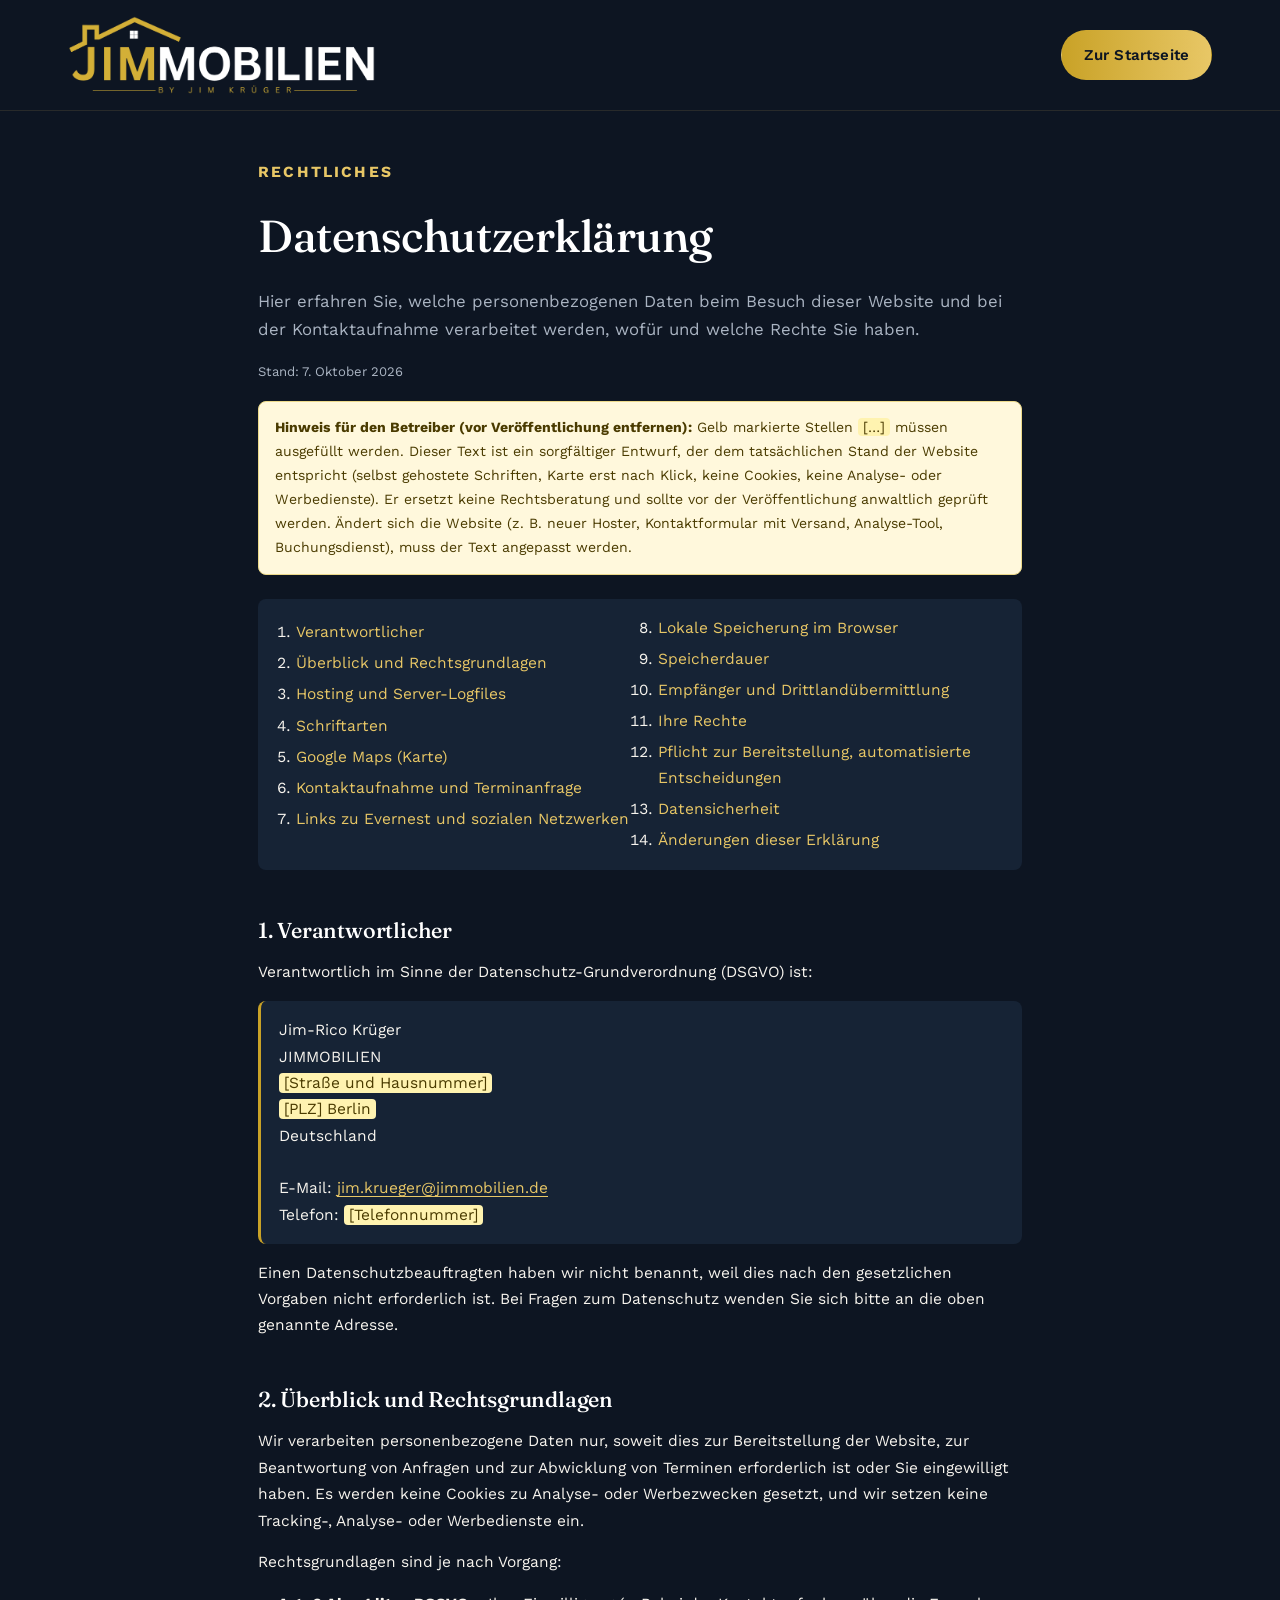
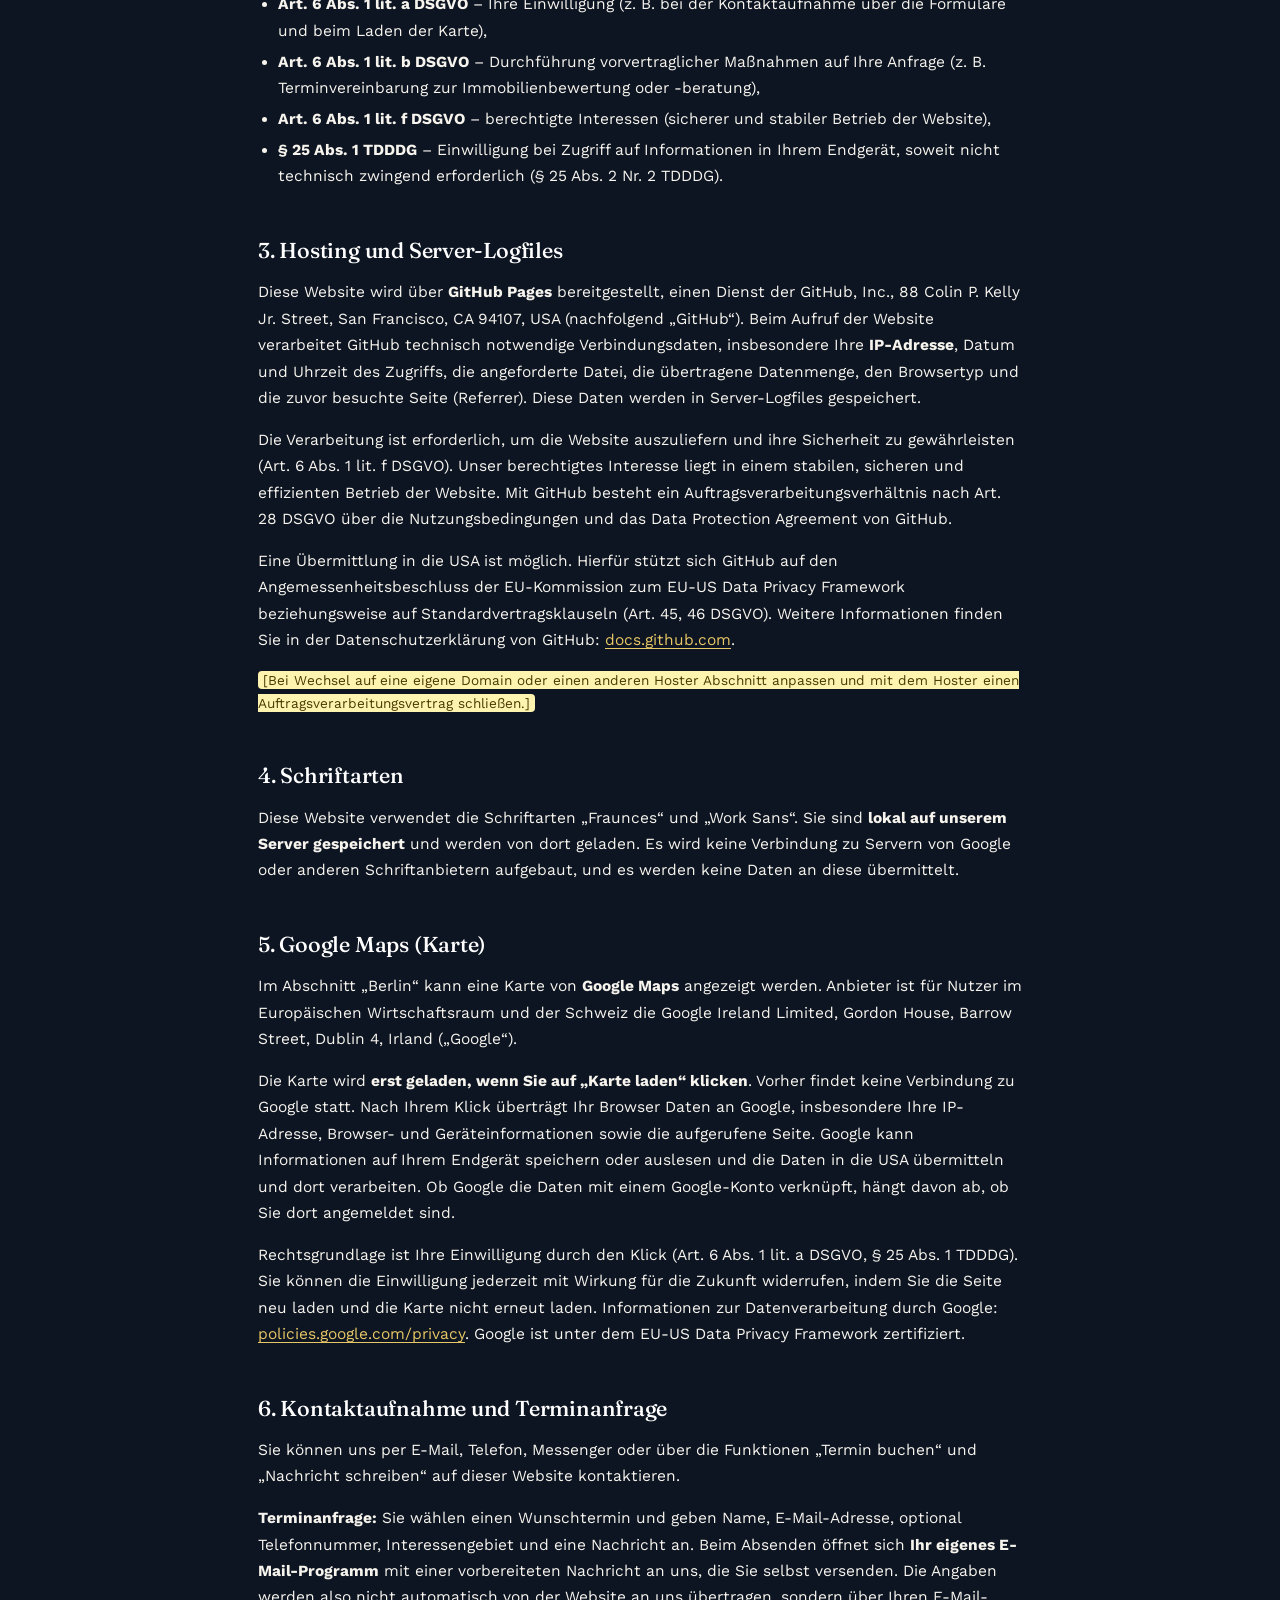
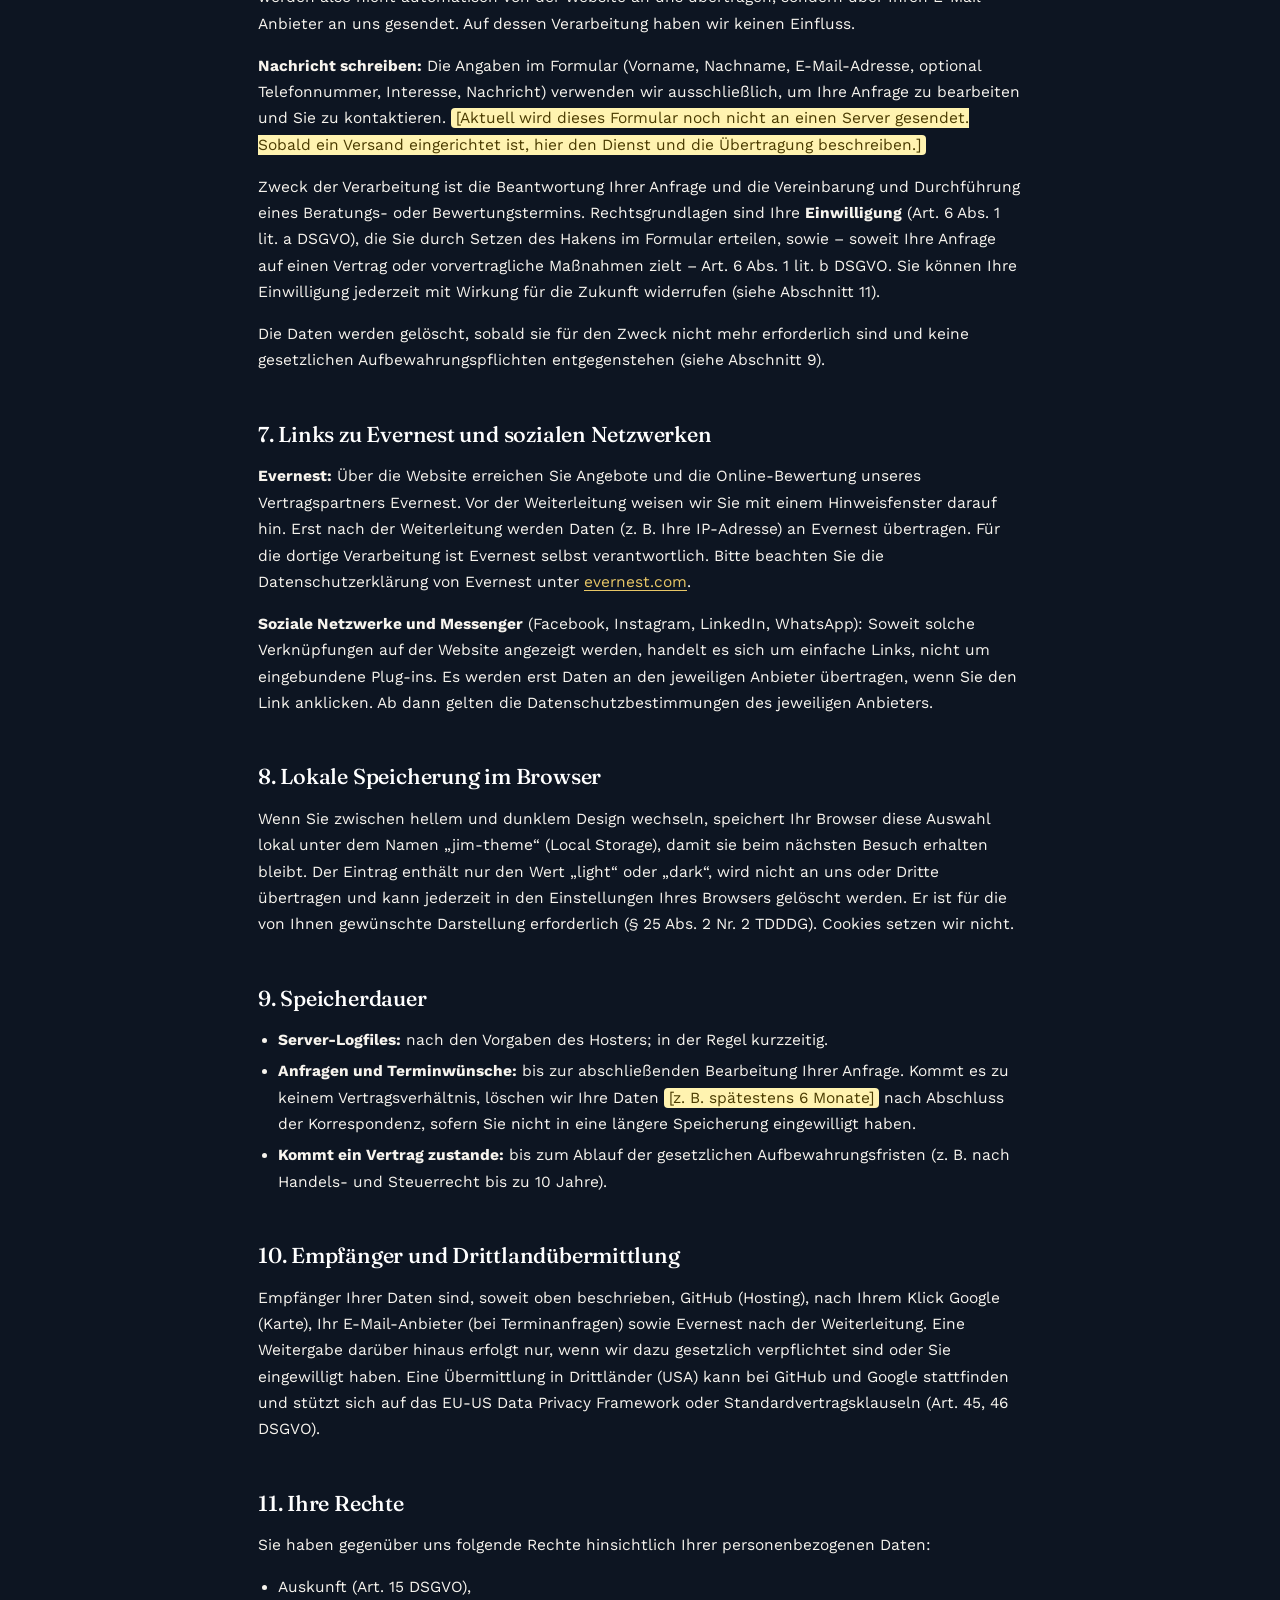
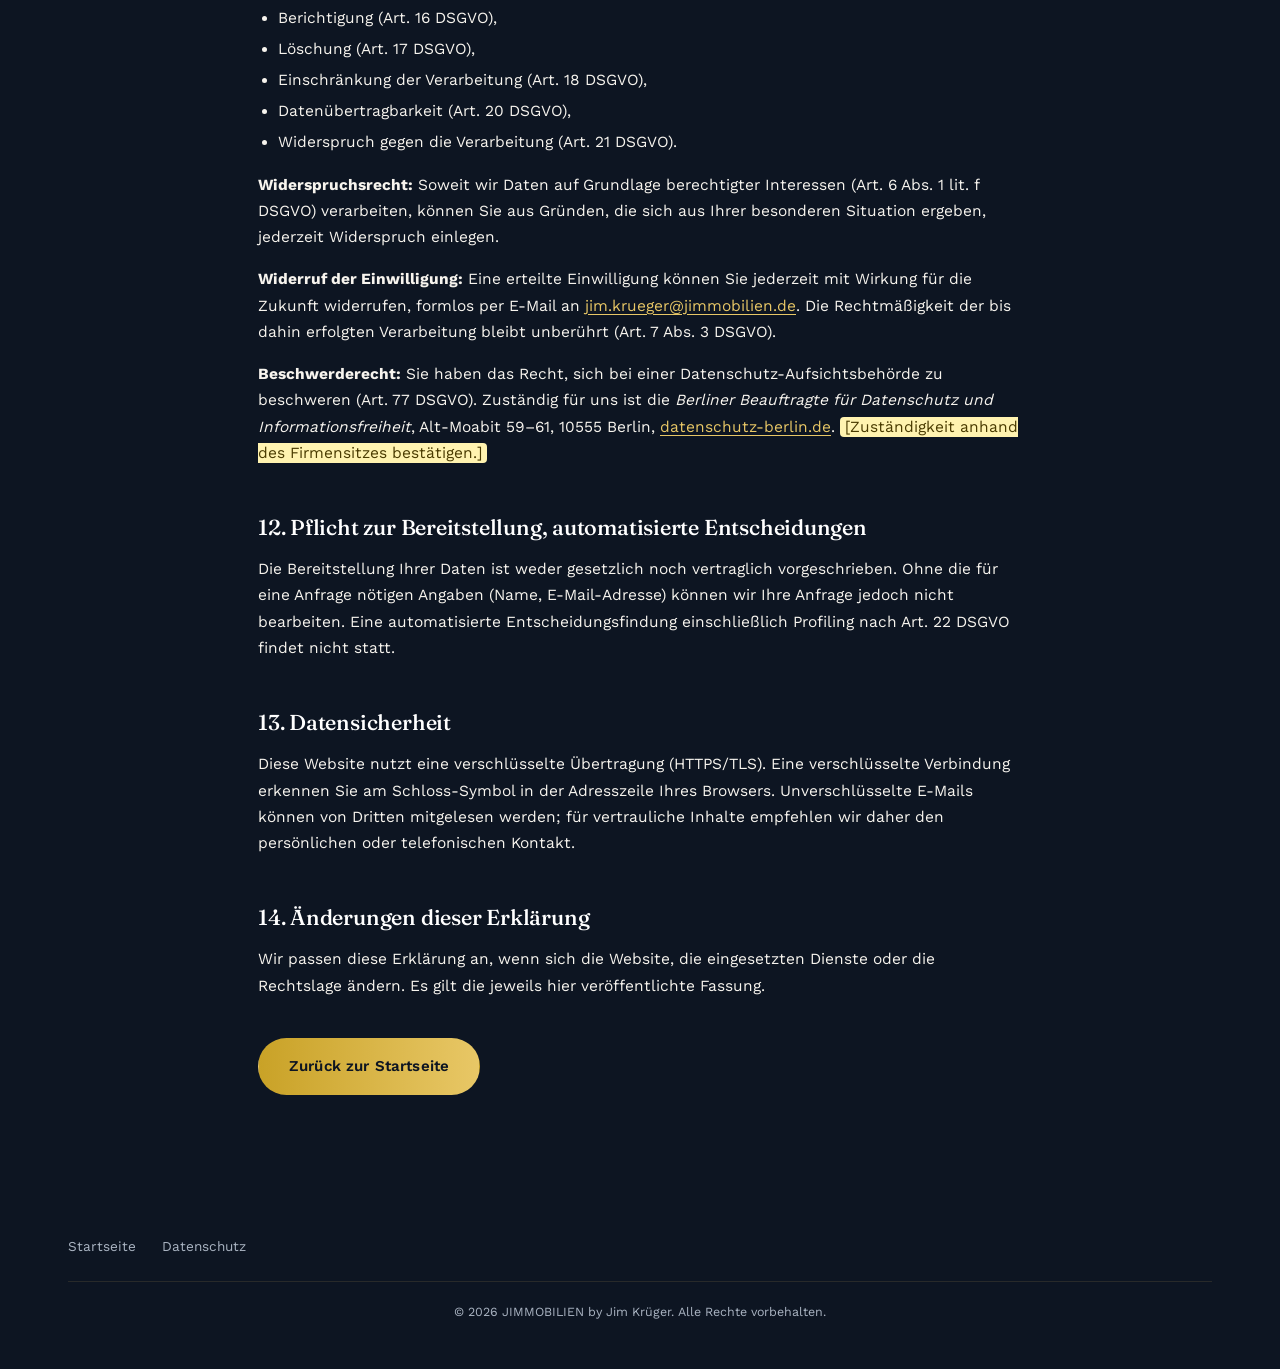
==== datenschutz.html @ ac4036f1 "Privacy: self-hosted fonts, click-to-load map, datenschutz.html (draft for legal review), links upda" ====
<!DOCTYPE html>
<html lang="de">
<head>
<meta charset="UTF-8">
<meta name="viewport" content="width=device-width, initial-scale=1.0">
<title>Datenschutzerklärung — JIMMOBILIEN by Jim Krüger</title>
<meta name="robots" content="noindex, follow">
<meta name="theme-color" content="#0b1b2b">
<link rel="stylesheet" href="style.css?v=20261007c">
<script>
  (function(){ try { if (localStorage.getItem('jim-theme') === 'light') document.documentElement.setAttribute('data-theme', 'light'); } catch (e) {} })();
</script>
</head>
<body class="legal-page">

<header class="site-header">
  <div class="wrap header-inner">
    <a href="index.html" class="brand" aria-label="JIMMOBILIEN — zur Startseite">
      <img src="assets/logo-v2-trimmed.png" alt="JIMMOBILIEN — by Jim Krüger" class="brand-logo logo-light">
      <img src="assets/logo-v2-dark-official.png" alt="JIMMOBILIEN — by Jim Krüger" class="brand-logo logo-dark">
    </a>
    <div class="header-actions">
      <a href="index.html" class="btn btn-gold">Zur Startseite</a>
    </div>
  </div>
</header>

<main class="legal">
  <div class="wrap legal-inner">
    <p class="eyebrow">Rechtliches</p>
    <h1>Datenschutzerklärung</h1>
    <p class="legal-lede">Hier erfahren Sie, welche personenbezogenen Daten beim Besuch dieser Website und bei der Kontaktaufnahme verarbeitet werden, wofür und welche Rechte Sie haben.</p>
    <p class="legal-stand">Stand: 7. Oktober 2026</p>

    <p class="legal-draft"><strong>Hinweis für den Betreiber (vor Veröffentlichung entfernen):</strong> Gelb markierte Stellen <mark class="legal-todo">[…]</mark> müssen ausgefüllt werden. Dieser Text ist ein sorgfältiger Entwurf, der dem tatsächlichen Stand der Website entspricht (selbst gehostete Schriften, Karte erst nach Klick, keine Cookies, keine Analyse- oder Werbedienste). Er ersetzt keine Rechtsberatung und sollte vor der Veröffentlichung anwaltlich geprüft werden. Ändert sich die Website (z.&nbsp;B. neuer Hoster, Kontaktformular mit Versand, Analyse-Tool, Buchungsdienst), muss der Text angepasst werden.</p>

    <nav class="legal-toc" aria-label="Inhalt">
      <ol>
        <li><a href="#verantwortlicher">Verantwortlicher</a></li>
        <li><a href="#ueberblick">Überblick und Rechtsgrundlagen</a></li>
        <li><a href="#hosting">Hosting und Server-Logfiles</a></li>
        <li><a href="#schriften">Schriftarten</a></li>
        <li><a href="#maps">Google Maps (Karte)</a></li>
        <li><a href="#kontakt">Kontaktaufnahme und Terminanfrage</a></li>
        <li><a href="#links">Links zu Evernest und sozialen Netzwerken</a></li>
        <li><a href="#speicher">Lokale Speicherung im Browser</a></li>
        <li><a href="#dauer">Speicherdauer</a></li>
        <li><a href="#empfaenger">Empfänger und Drittlandübermittlung</a></li>
        <li><a href="#rechte">Ihre Rechte</a></li>
        <li><a href="#pflicht">Pflicht zur Bereitstellung, automatisierte Entscheidungen</a></li>
        <li><a href="#sicherheit">Datensicherheit</a></li>
        <li><a href="#aenderungen">Änderungen dieser Erklärung</a></li>
      </ol>
    </nav>

    <section id="verantwortlicher">
      <h2>1. Verantwortlicher</h2>
      <p>Verantwortlich im Sinne der Datenschutz-Grundverordnung (DSGVO) ist:</p>
      <address>
        Jim-Rico Krüger<br>
        JIMMOBILIEN<br>
        <mark class="legal-todo">[Straße und Hausnummer]</mark><br>
        <mark class="legal-todo">[PLZ] Berlin</mark><br>
        Deutschland<br><br>
        E-Mail: <a href="mailto:jim.krueger@jimmobilien.de">jim.krueger@jimmobilien.de</a><br>
        Telefon: <mark class="legal-todo">[Telefonnummer]</mark>
      </address>
      <p>Einen Datenschutzbeauftragten haben wir nicht benannt, weil dies nach den gesetzlichen Vorgaben nicht erforderlich ist. Bei Fragen zum Datenschutz wenden Sie sich bitte an die oben genannte Adresse.</p>
    </section>

    <section id="ueberblick">
      <h2>2. Überblick und Rechtsgrundlagen</h2>
      <p>Wir verarbeiten personenbezogene Daten nur, soweit dies zur Bereitstellung der Website, zur Beantwortung von Anfragen und zur Abwicklung von Terminen erforderlich ist oder Sie eingewilligt haben. Es werden keine Cookies zu Analyse- oder Werbezwecken gesetzt, und wir setzen keine Tracking-, Analyse- oder Werbedienste ein.</p>
      <p>Rechtsgrundlagen sind je nach Vorgang:</p>
      <ul>
        <li><strong>Art. 6 Abs. 1 lit. a DSGVO</strong> – Ihre Einwilligung (z.&nbsp;B. bei der Kontaktaufnahme über die Formulare und beim Laden der Karte),</li>
        <li><strong>Art. 6 Abs. 1 lit. b DSGVO</strong> – Durchführung vorvertraglicher Maßnahmen auf Ihre Anfrage (z.&nbsp;B. Terminvereinbarung zur Immobilienbewertung oder -beratung),</li>
        <li><strong>Art. 6 Abs. 1 lit. f DSGVO</strong> – berechtigte Interessen (sicherer und stabiler Betrieb der Website),</li>
        <li><strong>§ 25 Abs. 1 TDDDG</strong> – Einwilligung bei Zugriff auf Informationen in Ihrem Endgerät, soweit nicht technisch zwingend erforderlich (§ 25 Abs. 2 Nr. 2 TDDDG).</li>
      </ul>
    </section>

    <section id="hosting">
      <h2>3. Hosting und Server-Logfiles</h2>
      <p>Diese Website wird über <strong>GitHub Pages</strong> bereitgestellt, einen Dienst der GitHub, Inc., 88 Colin P. Kelly Jr. Street, San Francisco, CA 94107, USA (nachfolgend „GitHub“). Beim Aufruf der Website verarbeitet GitHub technisch notwendige Verbindungsdaten, insbesondere Ihre <strong>IP-Adresse</strong>, Datum und Uhrzeit des Zugriffs, die angeforderte Datei, die übertragene Datenmenge, den Browsertyp und die zuvor besuchte Seite (Referrer). Diese Daten werden in Server-Logfiles gespeichert.</p>
      <p>Die Verarbeitung ist erforderlich, um die Website auszuliefern und ihre Sicherheit zu gewährleisten (Art. 6 Abs. 1 lit. f DSGVO). Unser berechtigtes Interesse liegt in einem stabilen, sicheren und effizienten Betrieb der Website. Mit GitHub besteht ein Auftragsverarbeitungsverhältnis nach Art. 28 DSGVO über die Nutzungsbedingungen und das Data Protection Agreement von GitHub.</p>
      <p>Eine Übermittlung in die USA ist möglich. Hierfür stützt sich GitHub auf den Angemessenheitsbeschluss der EU-Kommission zum EU-US Data Privacy Framework beziehungsweise auf Standardvertragsklauseln (Art. 45, 46 DSGVO). Weitere Informationen finden Sie in der Datenschutzerklärung von GitHub: <a href="https://docs.github.com/de/site-policy/privacy-policies/github-general-privacy-statement" target="_blank" rel="noopener">docs.github.com</a>.</p>
      <p class="legal-draft-small"><mark class="legal-todo">[Bei Wechsel auf eine eigene Domain oder einen anderen Hoster Abschnitt anpassen und mit dem Hoster einen Auftragsverarbeitungsvertrag schließen.]</mark></p>
    </section>

    <section id="schriften">
      <h2>4. Schriftarten</h2>
      <p>Diese Website verwendet die Schriftarten „Fraunces“ und „Work Sans“. Sie sind <strong>lokal auf unserem Server gespeichert</strong> und werden von dort geladen. Es wird keine Verbindung zu Servern von Google oder anderen Schriftanbietern aufgebaut, und es werden keine Daten an diese übermittelt.</p>
    </section>

    <section id="maps">
      <h2>5. Google Maps (Karte)</h2>
      <p>Im Abschnitt „Berlin“ kann eine Karte von <strong>Google Maps</strong> angezeigt werden. Anbieter ist für Nutzer im Europäischen Wirtschaftsraum und der Schweiz die Google Ireland Limited, Gordon House, Barrow Street, Dublin 4, Irland („Google“).</p>
      <p>Die Karte wird <strong>erst geladen, wenn Sie auf „Karte laden“ klicken</strong>. Vorher findet keine Verbindung zu Google statt. Nach Ihrem Klick überträgt Ihr Browser Daten an Google, insbesondere Ihre IP-Adresse, Browser- und Geräteinformationen sowie die aufgerufene Seite. Google kann Informationen auf Ihrem Endgerät speichern oder auslesen und die Daten in die USA übermitteln und dort verarbeiten. Ob Google die Daten mit einem Google-Konto verknüpft, hängt davon ab, ob Sie dort angemeldet sind.</p>
      <p>Rechtsgrundlage ist Ihre Einwilligung durch den Klick (Art. 6 Abs. 1 lit. a DSGVO, § 25 Abs. 1 TDDDG). Sie können die Einwilligung jederzeit mit Wirkung für die Zukunft widerrufen, indem Sie die Seite neu laden und die Karte nicht erneut laden. Informationen zur Datenverarbeitung durch Google: <a href="https://policies.google.com/privacy?hl=de" target="_blank" rel="noopener">policies.google.com/privacy</a>. Google ist unter dem EU-US Data Privacy Framework zertifiziert.</p>
    </section>

    <section id="kontakt">
      <h2>6. Kontaktaufnahme und Terminanfrage</h2>
      <p>Sie können uns per E-Mail, Telefon, Messenger oder über die Funktionen „Termin buchen“ und „Nachricht schreiben“ auf dieser Website kontaktieren.</p>
      <p><strong>Terminanfrage:</strong> Sie wählen einen Wunschtermin und geben Name, E-Mail-Adresse, optional Telefonnummer, Interessengebiet und eine Nachricht an. Beim Absenden öffnet sich <strong>Ihr eigenes E-Mail-Programm</strong> mit einer vorbereiteten Nachricht an uns, die Sie selbst versenden. Die Angaben werden also nicht automatisch von der Website an uns übertragen, sondern über Ihren E-Mail-Anbieter an uns gesendet. Auf dessen Verarbeitung haben wir keinen Einfluss.</p>
      <p><strong>Nachricht schreiben:</strong> Die Angaben im Formular (Vorname, Nachname, E-Mail-Adresse, optional Telefonnummer, Interesse, Nachricht) verwenden wir ausschließlich, um Ihre Anfrage zu bearbeiten und Sie zu kontaktieren. <mark class="legal-todo">[Aktuell wird dieses Formular noch nicht an einen Server gesendet. Sobald ein Versand eingerichtet ist, hier den Dienst und die Übertragung beschreiben.]</mark></p>
      <p>Zweck der Verarbeitung ist die Beantwortung Ihrer Anfrage und die Vereinbarung und Durchführung eines Beratungs- oder Bewertungstermins. Rechtsgrundlagen sind Ihre <strong>Einwilligung</strong> (Art. 6 Abs. 1 lit. a DSGVO), die Sie durch Setzen des Hakens im Formular erteilen, sowie – soweit Ihre Anfrage auf einen Vertrag oder vorvertragliche Maßnahmen zielt – Art. 6 Abs. 1 lit. b DSGVO. Sie können Ihre Einwilligung jederzeit mit Wirkung für die Zukunft widerrufen (siehe Abschnitt 11).</p>
      <p>Die Daten werden gelöscht, sobald sie für den Zweck nicht mehr erforderlich sind und keine gesetzlichen Aufbewahrungspflichten entgegenstehen (siehe Abschnitt 9).</p>
    </section>

    <section id="links">
      <h2>7. Links zu Evernest und sozialen Netzwerken</h2>
      <p><strong>Evernest:</strong> Über die Website erreichen Sie Angebote und die Online-Bewertung unseres Vertragspartners Evernest. Vor der Weiterleitung weisen wir Sie mit einem Hinweisfenster darauf hin. Erst nach der Weiterleitung werden Daten (z.&nbsp;B. Ihre IP-Adresse) an Evernest übertragen. Für die dortige Verarbeitung ist Evernest selbst verantwortlich. Bitte beachten Sie die Datenschutzerklärung von Evernest unter <a href="https://www.evernest.com" target="_blank" rel="noopener">evernest.com</a>.</p>
      <p><strong>Soziale Netzwerke und Messenger</strong> (Facebook, Instagram, LinkedIn, WhatsApp): Soweit solche Verknüpfungen auf der Website angezeigt werden, handelt es sich um einfache Links, nicht um eingebundene Plug-ins. Es werden erst Daten an den jeweiligen Anbieter übertragen, wenn Sie den Link anklicken. Ab dann gelten die Datenschutzbestimmungen des jeweiligen Anbieters.</p>
    </section>

    <section id="speicher">
      <h2>8. Lokale Speicherung im Browser</h2>
      <p>Wenn Sie zwischen hellem und dunklem Design wechseln, speichert Ihr Browser diese Auswahl lokal unter dem Namen „jim-theme“ (Local Storage), damit sie beim nächsten Besuch erhalten bleibt. Der Eintrag enthält nur den Wert „light“ oder „dark“, wird nicht an uns oder Dritte übertragen und kann jederzeit in den Einstellungen Ihres Browsers gelöscht werden. Er ist für die von Ihnen gewünschte Darstellung erforderlich (§ 25 Abs. 2 Nr. 2 TDDDG). Cookies setzen wir nicht.</p>
    </section>

    <section id="dauer">
      <h2>9. Speicherdauer</h2>
      <ul>
        <li><strong>Server-Logfiles:</strong> nach den Vorgaben des Hosters; in der Regel kurzzeitig.</li>
        <li><strong>Anfragen und Terminwünsche:</strong> bis zur abschließenden Bearbeitung Ihrer Anfrage. Kommt es zu keinem Vertragsverhältnis, löschen wir Ihre Daten <mark class="legal-todo">[z.&nbsp;B. spätestens 6 Monate]</mark> nach Abschluss der Korrespondenz, sofern Sie nicht in eine längere Speicherung eingewilligt haben.</li>
        <li><strong>Kommt ein Vertrag zustande:</strong> bis zum Ablauf der gesetzlichen Aufbewahrungsfristen (z.&nbsp;B. nach Handels- und Steuerrecht bis zu 10 Jahre).</li>
      </ul>
    </section>

    <section id="empfaenger">
      <h2>10. Empfänger und Drittlandübermittlung</h2>
      <p>Empfänger Ihrer Daten sind, soweit oben beschrieben, GitHub (Hosting), nach Ihrem Klick Google (Karte), Ihr E-Mail-Anbieter (bei Terminanfragen) sowie Evernest nach der Weiterleitung. Eine Weitergabe darüber hinaus erfolgt nur, wenn wir dazu gesetzlich verpflichtet sind oder Sie eingewilligt haben. Eine Übermittlung in Drittländer (USA) kann bei GitHub und Google stattfinden und stützt sich auf das EU-US Data Privacy Framework oder Standardvertragsklauseln (Art. 45, 46 DSGVO).</p>
    </section>

    <section id="rechte">
      <h2>11. Ihre Rechte</h2>
      <p>Sie haben gegenüber uns folgende Rechte hinsichtlich Ihrer personenbezogenen Daten:</p>
      <ul>
        <li>Auskunft (Art. 15 DSGVO),</li>
        <li>Berichtigung (Art. 16 DSGVO),</li>
        <li>Löschung (Art. 17 DSGVO),</li>
        <li>Einschränkung der Verarbeitung (Art. 18 DSGVO),</li>
        <li>Datenübertragbarkeit (Art. 20 DSGVO),</li>
        <li>Widerspruch gegen die Verarbeitung (Art. 21 DSGVO).</li>
      </ul>
      <p><strong>Widerspruchsrecht:</strong> Soweit wir Daten auf Grundlage berechtigter Interessen (Art. 6 Abs. 1 lit. f DSGVO) verarbeiten, können Sie aus Gründen, die sich aus Ihrer besonderen Situation ergeben, jederzeit Widerspruch einlegen.</p>
      <p><strong>Widerruf der Einwilligung:</strong> Eine erteilte Einwilligung können Sie jederzeit mit Wirkung für die Zukunft widerrufen, formlos per E-Mail an <a href="mailto:jim.krueger@jimmobilien.de">jim.krueger@jimmobilien.de</a>. Die Rechtmäßigkeit der bis dahin erfolgten Verarbeitung bleibt unberührt (Art. 7 Abs. 3 DSGVO).</p>
      <p><strong>Beschwerderecht:</strong> Sie haben das Recht, sich bei einer Datenschutz-Aufsichtsbehörde zu beschweren (Art. 77 DSGVO). Zuständig für uns ist die <em>Berliner Beauftragte für Datenschutz und Informationsfreiheit</em>, Alt-Moabit 59–61, 10555 Berlin, <a href="https://www.datenschutz-berlin.de" target="_blank" rel="noopener">datenschutz-berlin.de</a>. <mark class="legal-todo">[Zuständigkeit anhand des Firmensitzes bestätigen.]</mark></p>
    </section>

    <section id="pflicht">
      <h2>12. Pflicht zur Bereitstellung, automatisierte Entscheidungen</h2>
      <p>Die Bereitstellung Ihrer Daten ist weder gesetzlich noch vertraglich vorgeschrieben. Ohne die für eine Anfrage nötigen Angaben (Name, E-Mail-Adresse) können wir Ihre Anfrage jedoch nicht bearbeiten. Eine automatisierte Entscheidungsfindung einschließlich Profiling nach Art. 22 DSGVO findet nicht statt.</p>
    </section>

    <section id="sicherheit">
      <h2>13. Datensicherheit</h2>
      <p>Diese Website nutzt eine verschlüsselte Übertragung (HTTPS/TLS). Eine verschlüsselte Verbindung erkennen Sie am Schloss-Symbol in der Adresszeile Ihres Browsers. Unverschlüsselte E-Mails können von Dritten mitgelesen werden; für vertrauliche Inhalte empfehlen wir daher den persönlichen oder telefonischen Kontakt.</p>
    </section>

    <section id="aenderungen">
      <h2>14. Änderungen dieser Erklärung</h2>
      <p>Wir passen diese Erklärung an, wenn sich die Website, die eingesetzten Dienste oder die Rechtslage ändern. Es gilt die jeweils hier veröffentlichte Fassung.</p>
    </section>

    <p class="legal-back"><a class="btn btn-gold" href="index.html">Zurück zur Startseite</a></p>
  </div>
</main>

<footer class="site-footer">
  <div class="wrap footer-inner">
    <nav class="footer-nav" aria-label="Footer-Navigation">
      <a href="index.html">Startseite</a>
      <a href="datenschutz.html">Datenschutz</a>
    </nav>
    <p class="footer-copy">© <span id="year"></span> JIMMOBILIEN by Jim Krüger. Alle Rechte vorbehalten.</p>
  </div>
</footer>
<script>document.getElementById('year').textContent = new Date().getFullYear();</script>
</body>
</html>
---- style.css ----
/* ==========================================================
   JIMMOBILIEN — v3
   Dark hero with cutout portrait + trust badges (Amelia-Homes-
   style formula), executed in the brand's own navy/gold system.
   Display: Fraunces · Body: Work Sans
   ========================================================== */

/* Fonts are self-hosted (no connection to Google Fonts) */
@font-face{ font-family:'Fraunces'; font-style:normal; font-weight:100 900; font-display:swap; src:url('assets/fonts/fraunces-latin-opsz-normal.woff2') format('woff2'); }
@font-face{ font-family:'Fraunces'; font-style:italic; font-weight:100 900; font-display:swap; src:url('assets/fonts/fraunces-latin-opsz-italic.woff2') format('woff2'); }
@font-face{ font-family:'Work Sans'; font-style:normal; font-weight:100 900; font-display:swap; src:url('assets/fonts/work-sans-latin-wght-normal.woff2') format('woff2'); }

:root{
  --navy: #0d1522;
  --navy-2: #162335;
  --navy-3: #1d2d47;
  --ink: #14212f;
  --cream: #f7f4ee;
  --cream-2: #efe8d8;
  --paper: #ffffff;
  --gold-1: #c9a227;
  --gold-2: #e8c766;
  --gold-line: linear-gradient(90deg, var(--gold-1), var(--gold-2));
  --gold-ink: #96741c;
  --muted: #5c6370;
  --muted-on-navy: #aab4c2;
  --radius: 14px;
  --radius-sm: 8px;
  --maxw: 1200px;
  --shadow: 0 20px 44px -20px rgba(13,21,34,.22);
  --shadow-lg: 0 34px 70px -24px rgba(13,21,34,.4);
  --ease: cubic-bezier(.22,.61,.36,1);
}

*,*::before,*::after{ box-sizing:border-box; }
html{ scroll-behavior:smooth; }
body{
  margin:0; font-family:'Work Sans', sans-serif; color:var(--ink);
  background:var(--paper); -webkit-font-smoothing:antialiased;
  font-size:16px; line-height:1.65;
}
img{ max-width:100%; display:block; }
a{ color:inherit; text-decoration:none; }
h1,h2,h3{ font-family:'Fraunces', serif; font-weight:500; margin:0 0 .5em; letter-spacing:-.01em; color:var(--navy); }
p{ margin:0 0 1em; }
ul{ margin:0; padding:0; list-style:none; }
.wrap{ max-width:var(--maxw); margin:0 auto; padding:0 28px; }

.skip-link{ position:absolute; left:-999px; top:0; background:var(--navy); color:var(--cream); padding:12px 20px; z-index:1000; }
.skip-link:focus{ left:12px; top:12px; }
:focus-visible{ outline:2px solid var(--gold-1); outline-offset:3px; }

@media (prefers-reduced-motion: reduce){
  html{ scroll-behavior:auto; }
  *{ animation-duration:.001ms !important; animation-iteration-count:1 !important; transition-duration:.001ms !important; }
}

.eyebrow{ font-size:.78rem; text-transform:uppercase; letter-spacing:.14em; color:var(--gold-ink); font-weight:700; margin:0 0 14px; }
.eyebrow-light{ color:var(--gold-2); }

/* ---------- Buttons ---------- */
.btn{
  display:inline-flex; align-items:center; gap:10px; justify-content:center;
  padding:15px 30px; border-radius:100px; font-weight:600; font-size:.94rem;
  letter-spacing:.01em; border:1px solid transparent; cursor:pointer; white-space:nowrap;
  transition:transform .25s var(--ease), box-shadow .25s var(--ease), background .25s var(--ease), color .25s var(--ease), border-color .25s var(--ease);
}
.btn svg{ width:18px; height:18px; flex-shrink:0; }
.btn-gold{ background:var(--gold-line); color:var(--navy); }
.btn-gold:hover{ transform:translateY(-2px); box-shadow:0 14px 28px -10px rgba(201,162,39,.5); }
.btn-lg{ padding:17px 36px; }   /* font-size: one size for every button (.btn, .94rem) */
.btn-ghost{ background:rgba(247,244,238,.06); color:var(--paper); border-color:rgba(247,244,238,.28); }
.btn-ghost:hover{ border-color:var(--gold-2); color:var(--gold-2); background:rgba(232,199,102,.08); }
.btn-outline{ background:transparent; color:var(--navy); border-color:var(--navy); }
.btn-outline-orange{ color:#e8792e; border-color:#e8792e; }
.btn-outline-orange:hover{ background:#e8792e; color:#fff; }
.btn-outline:hover{ background:var(--navy); color:var(--cream); }
.btn-block{ width:100%; }

/* ==========================================================
   HEADER
   ========================================================== */
.site-header{ position:sticky; top:0; z-index:100; background:var(--navy); border-bottom:1px solid rgba(232,199,102,.12); }
.header-inner{ display:flex; align-items:center; justify-content:space-between; height:110px; flex-wrap:nowrap; }
.brand-logo{ height:78px; width:auto; }
.header-actions{ display:flex; align-items:center; gap:14px; flex-shrink:0; }
.header-phone{
  display:none; align-items:center; justify-content:center; width:44px; height:44px;
  border-radius:100px; background:rgba(247,244,238,.06); border:1px solid rgba(232,199,102,.18);
  color:var(--gold-2); flex-shrink:0; transition:background .25s, border-color .25s, color .25s;
}
.header-phone svg{ width:19px; height:19px; }
.header-phone:hover{ background:rgba(232,199,102,.1); border-color:var(--gold-1); }

.logo-dark{ display:none; }

.theme-toggle{
  position:relative; width:44px; height:44px; border-radius:100px;
  background:rgba(247,244,238,.06); border:1px solid rgba(232,199,102,.18);
  display:flex; align-items:center; justify-content:center; cursor:pointer;
  color:var(--gold-2); flex-shrink:0; transition:background .25s, border-color .25s;
}
.theme-toggle:hover{ background:rgba(232,199,102,.1); border-color:var(--gold-1); }
.theme-toggle svg{ width:20px; height:20px; position:absolute; transition:opacity .3s var(--ease), transform .4s var(--ease); }
.theme-toggle .icon-moon{ opacity:1; transform:rotate(0deg) scale(1); }
.theme-toggle .icon-sun{ opacity:0; transform:rotate(-60deg) scale(.6); }
html[data-theme="light"] .theme-toggle .icon-moon{ opacity:0; transform:rotate(60deg) scale(.6); }
html[data-theme="light"] .theme-toggle .icon-sun{ opacity:1; transform:rotate(0deg) scale(1); }
.menu-toggle-btn{
  display:flex; align-items:center; gap:10px; height:44px; padding:0 18px 0 16px;
  border-radius:100px; background:rgba(247,244,238,.06); border:1px solid rgba(232,199,102,.18);
  color:var(--cream); cursor:pointer; transition:background .25s, border-color .25s;
}
.menu-toggle-btn:hover{ background:rgba(232,199,102,.1); border-color:var(--gold-1); }
.menu-toggle-lines{ display:flex; flex-direction:column; justify-content:center; gap:4px; width:16px; height:12px; }
.menu-toggle-lines span{ display:block; height:1.5px; background:var(--gold-2); width:100%; transition:transform .3s var(--ease), opacity .3s var(--ease); }
.menu-toggle-btn[aria-expanded="true"] .menu-toggle-lines span:nth-child(1){ transform:translateY(5px) rotate(45deg); }
.menu-toggle-btn[aria-expanded="true"] .menu-toggle-lines span:nth-child(2){ opacity:0; }
.menu-toggle-btn[aria-expanded="true"] .menu-toggle-lines span:nth-child(3){ transform:translateY(-5px) rotate(-45deg); }
.menu-toggle-label{ font-size:.88rem; font-weight:600; }

/* ---------- Nav dropdown panel (all breakpoints) ---------- */
.main-nav{
  position:absolute; top:calc(100% + 10px); right:28px; z-index:150;
  display:flex; flex-direction:column; gap:2px; min-width:220px;
  background:var(--navy); border:1px solid rgba(232,199,102,.18); border-radius:var(--radius);
  padding:10px; box-shadow:0 30px 60px -20px rgba(0,0,0,.5);
  opacity:0; transform:translateY(-10px) scale(.98); pointer-events:none;
  transition:opacity .25s var(--ease), transform .25s var(--ease);
}
.main-nav.open{ opacity:1; transform:translateY(0) scale(1); pointer-events:auto; }
.main-nav a{
  color:var(--muted-on-navy); font-size:.92rem; font-weight:500;
  padding:12px 14px; border-radius:var(--radius-sm); transition:color .2s, background .2s;
}
.main-nav a:hover{ color:var(--cream); background:rgba(247,244,238,.06); }
.main-nav a.is-active{ color:var(--gold-2); background:rgba(232,199,102,.08); }
@media (min-width: 900px){ .header-phone{ display:flex; } }

/* ==========================================================
   HERO — dark, atmospheric, cutout portrait
   ========================================================== */
.hero{
  position:relative; overflow:hidden;
  background:radial-gradient(120% 90% at 82% 15%, var(--navy-3) 0%, var(--navy) 48%, #080d15 100%);
  color:var(--cream); padding-top:64px; padding-bottom:0;
}
.hero-skyline{ position:absolute; left:0; right:0; bottom:0; height:190px; color:rgba(232,199,102,.06); pointer-events:none; }
.hero-skyline svg{ width:100%; height:100%; display:block; }

.hero-grid{
  position:relative; display:grid; grid-template-columns:1fr 1.05fr;
  grid-template-areas:
    "copy photo"
    "badges photo";
  gap:0 32px; align-items:end;
}
.hero-copy{ grid-area:copy; padding-bottom:0; }
.hero-copy h1{ font-size:clamp(2.4rem, 4.4vw, 3.6rem); line-height:1.08; color:var(--paper); margin-bottom:.5em; max-width:16ch; }
.hero-copy h1 em{ font-style:italic; color:var(--gold-2); font-weight:400; }
.hero-lede{ color:var(--muted-on-navy); font-size:1.08rem; max-width:46ch; margin-bottom:2em; }
.hero-ctas{ display:flex; gap:16px; flex-wrap:wrap; margin-bottom:44px; }

.trust-badges{ grid-area:badges; display:flex; gap:28px; flex-wrap:wrap; margin-top:44px; }
.badge{ display:flex; align-items:center; gap:12px; }
.badge svg{ width:34px; height:34px; color:var(--gold-2); flex-shrink:0; }
.badge span{ font-size:.78rem; font-weight:600; color:var(--muted-on-navy); line-height:1.35; }

.hero-photo{ grid-area:photo; position:relative; align-self:end; }
.hero-photo img{ width:100%; height:auto; display:block; filter:drop-shadow(0 30px 40px rgba(0,0,0,.45)); }
.hero-photo img.logo-dark{ display:none; }
html[data-theme="light"] .hero-photo img.logo-light{ display:none; }
html[data-theme="light"] .hero-photo img.logo-dark{ display:block; }

@media (max-width: 980px){
  .header-inner{ height:72px; }
  .wrap{ padding:0 20px; }
  .hero-skyline{ display:none; }
  .nowrap{ white-space:nowrap; }

  /* The hero always fills exactly the visible screen below the header
     (svh = screen height with the browser toolbar showing), so headline,
     portrait, buttons AND trust badges are all visible on first load. */
  .hero{
    display:flex; flex-direction:column;
    min-height:calc(100vh - 73px); min-height:calc(100svh - 73px);
    padding-top:16px; padding-bottom:14px; overflow:hidden;
  }
  .hero-grid{ flex:1; width:100%; }

  /* Mobile hero: the children of .hero-copy join the grid directly, so the
     portrait can sit beside headline + intro while buttons and badges run
     full width underneath (matches the reference design). */
  .hero-grid{
    display:grid;
    grid-template-columns:minmax(0,46%) minmax(0,1fr);
    grid-template-rows:auto auto 1fr auto auto;  /* spare height goes below the intro */
    gap:0; align-items:start;
  }
  .hero-copy{ display:contents; }
  .hero-copy .eyebrow{ grid-column:1 / -1; grid-row:1; font-size:.7rem; letter-spacing:.12em; line-height:1.4; margin-bottom:10px; }
  .hero-copy h1{
    grid-column:1; grid-row:2; position:relative; z-index:2;
    font-size:clamp(1.55rem, 7.3vw, 2.3rem); line-height:1.08; max-width:none; margin-bottom:.4em;
  }
  .hero-lede{
    grid-column:1; grid-row:3; position:relative; z-index:2;
    font-size:.86rem; line-height:1.5; max-width:none; margin:0; padding-right:6px;  /* font-size is fitted to the free space by script.js */
  }
  .hero-ctas{
    grid-column:1 / -1; grid-row:4; position:relative; z-index:2;
    flex-direction:column; align-items:stretch; gap:14px; margin:14px 0 0;
  }
  .hero-ctas .btn{ width:100%; min-height:46px; padding:0 22px; line-height:1.2; }

  /* Portrait: takes the full height of the headline/intro area (eyebrow row
     down to the buttons, no gap) and scales to it. It is sized with container
     units, so the figure grows with the available height and always bleeds to
     the screen edge. */
  .hero-photo{
    grid-column:2; grid-row:1 / 4; position:relative; align-self:stretch; justify-self:end;
    width:200%; margin-right:-20px; margin-top:-10px; margin-bottom:-14px; z-index:1; pointer-events:none;
    container-type:size; transform:none !important;
  }
  /* The portrait is as tall as the free space allows (up to 124 % of the screen width). Its left edge is
     pinned to a fixed spot next to the text column, so a larger figure grows to the right and the
     right shoulder runs off the screen edge. (0.65 = width/height ratio of the cut-out minus its left margin) */
  .hero-photo{ --ph:min(100cqh, 116vw); }
  .hero-photo img{
    position:absolute; bottom:0; width:auto; max-width:none;
    height:var(--ph);
    right:calc(55.6vw - var(--ph) * 0.65);
    filter:drop-shadow(0 14px 24px rgba(0,0,0,.4));
  }
  .hero-photo img.logo-dark{ right:calc(55.6vw - var(--ph) * 0.65 - var(--ph) * 0.02); }   /* black-suit photo is cropped slightly differently */

  .trust-badges{
    grid-column:1 / -1; grid-row:5; position:relative; z-index:2;
    display:flex; flex-direction:row; justify-content:space-between; align-items:center;
    gap:12px; margin-top:14px; padding-top:12px; border-top:1px solid rgba(232,199,102,.14);
  }
  .trust-badges .badge{ flex:1; min-width:0; gap:10px; }
  .trust-badges .badge svg{ width:26px; height:26px; }
  .trust-badges .badge span{ font-size:.7rem; line-height:1.35; }
}

/* Short screens (small phones / in-app browsers): tighten type & spacing so
   headline, buttons and trust badges still all fit on the first screen. */
@media (max-width: 980px) and (max-height: 700px){
  .hero{ padding-top:12px; padding-bottom:10px; }
  .hero-copy .eyebrow{ margin-bottom:8px; }
  .hero-copy h1{ font-size:clamp(1.4rem, 6.7vw, 2.1rem); margin-bottom:.3em; }
  .hero-lede{ font-size:.8rem; line-height:1.4; }
  .hero-ctas{ gap:14px; margin-top:10px; }
  .hero-ctas .btn{ min-height:42px; }
  .hero-photo{ margin-bottom:-10px; }
  .trust-badges{ margin-top:10px; padding-top:10px; }
  .trust-badges .badge svg{ width:22px; height:22px; }
  .trust-badges .badge span{ font-size:.66rem; }
}
/* Tall screens: use the extra room for slightly larger type and buttons. */
@media (max-width: 980px) and (min-height: 780px){
  .hero{ padding-top:22px; padding-bottom:20px; }
  .hero-copy h1{ font-size:clamp(1.6rem, 8vw, 2.5rem); }
  .hero-lede{ font-size:.95rem; line-height:1.5; }
  .hero-ctas{ gap:16px; margin-top:20px; }
  .hero-ctas .btn{ min-height:52px; }
  .trust-badges{ margin-top:18px; padding-top:16px; }
}

/* ==========================================================
   ABOUT
   ========================================================== */
.about{ padding:110px 0; }
.about-grid{ display:grid; grid-template-columns:.85fr 1.15fr; gap:72px; align-items:center; }
.about-photo-col{ display:flex; flex-direction:column; }
.about-photo{ margin:0; border-radius:var(--radius); overflow:hidden; box-shadow:var(--shadow-lg); }
.about-photo-backdrop{
  position:relative;
  background:radial-gradient(120% 100% at 30% 0%, var(--navy-3) 0%, var(--navy) 55%, #080d15 100%);
  display:flex; align-items:flex-end; justify-content:center;
}
.about-photo-backdrop::before{
  content:''; position:absolute; inset:0; opacity:.5; mix-blend-mode:overlay; pointer-events:none;
  background-image:url("data:image/svg+xml,%3Csvg xmlns='http://www.w3.org/2000/svg' width='120' height='120'%3E%3Cfilter id='n'%3E%3CfeTurbulence type='fractalNoise' baseFrequency='0.9' numOctaves='2' stitchTiles='stitch'/%3E%3C/filter%3E%3Crect width='100%25' height='100%25' filter='url(%23n)' opacity='0.4'/%3E%3C/svg%3E");
}
.about-photo-backdrop img{ position:relative; z-index:1; width:88%; height:auto; }
.about-copy h2{ font-size:clamp(1.9rem, 3vw, 2.5rem); max-width:14ch; }
.about-copy p{ color:var(--muted); max-width:56ch; }

.about-quote{
  margin:26px 0 0; padding:4px 0 4px 20px; border-left:3px solid; border-image:var(--gold-line) 1;
  font-family:'Fraunces', serif; font-style:italic; font-size:1.1rem; color:var(--navy);
}
.about-quote cite{ display:block; font-style:normal; font-size:.82rem; color:var(--muted); margin-top:8px; font-family:'Work Sans', sans-serif; }

.joint-venture{
  display:flex; gap:14px; margin-top:28px;
}
.joint-venture-panel{
  flex:1; display:flex; align-items:center; justify-content:center;
  padding:26px 20px; border-radius:var(--radius); box-shadow:var(--shadow-lg);
}
.joint-venture-panel img{ width:100%; height:auto; max-height:44px; object-fit:contain; }
.joint-venture-panel-jim{ background:var(--navy); }
.joint-venture-panel-evernest{ background:#0a0a0a; }
.joint-venture-x{
  display:flex; align-items:center; justify-content:center; flex-shrink:0;
  width:32px; font-family:'Fraunces', serif; font-style:italic; font-size:1.3rem; color:var(--gold-ink);
}

@media (max-width: 900px){
  .about{ padding:72px 0; }
  .about-grid{ grid-template-columns:1fr; gap:36px; }
  .about-photo{ max-width:320px; margin:0 auto; }
  .about-quote{ max-width:320px; margin-left:auto; margin-right:auto; }
  .joint-venture{ max-width:320px; margin-left:auto; margin-right:auto; margin-top:24px; }
}

/* ==========================================================
   SERVICES — card grid on navy
   ========================================================== */
.services{ background:#f4f1e9; color:var(--ink); padding:110px 0; }
.section-head h2{ color:var(--navy); font-size:clamp(1.9rem, 3vw, 2.5rem); max-width:20ch; }
.services-grid{ display:grid; grid-template-columns:repeat(3, 1fr); gap:20px; margin-top:52px; }
.service-card{
  display:flex; flex-direction:column;
  background:#ffffff; border:1px solid #e7e2d0; border-radius:var(--radius);
  padding:32px 26px; transition:transform .3s var(--ease), background .3s var(--ease);
}
.service-card:hover{ transform:translateY(-4px); background:#fbf9f4; }
.service-num{ display:block; font-family:'Fraunces', serif; font-size:1.1rem; color:var(--gold-ink); margin-bottom:20px; }
.service-card h3{ color:var(--navy); font-size:1.12rem; margin-bottom:10px; }
.service-card p{ color:var(--muted); font-size:.88rem; margin:0 0 20px; flex-grow:1; }
.service-more{
  align-self:flex-start; display:inline-flex; align-items:center; gap:7px;
  background:none; border:none; padding:0; cursor:pointer;
  font-family:'Work Sans', sans-serif; font-size:.85rem; font-weight:600; color:var(--gold-ink);
}
.service-more span{ transition:transform .25s var(--ease); display:inline-block; }
.service-more:hover span{ transform:translateX(4px); }
html[data-theme="light"] .service-more{ color:var(--gold-ink); }

/* Contact (dark by default) */
html[data-theme="light"] .contact{ background:#f4f1e9; color:var(--ink); }
html[data-theme="light"] .contact-copy h2{ color:var(--navy); }
html[data-theme="light"] .contact-copy p{ color:var(--muted); }
html[data-theme="light"] .contact-list li{ color:var(--navy); }
html[data-theme="light"] .contact-list span{ color:var(--gold-ink); }
html[data-theme="light"] .contact-list a:hover{ color:var(--gold-ink); }

@media (max-width: 900px){ .services{ padding:76px 0; } .services-grid{ grid-template-columns:1fr; max-width:480px; margin-left:auto; margin-right:auto; } }

/* (section head + card system: see "SHARED SECTION HEAD & CARD SYSTEM" at the end of this file) */

/* ==========================================================
   LOCATION
   ========================================================== */
.location{ position:relative; color:var(--cream); padding:110px 0; background:var(--navy); overflow:hidden; }
.location-bg{ position:absolute; inset:0; z-index:0; }
.location-bg img{ width:100%; height:100%; object-fit:cover; }
.location-bg::after{
  content:''; position:absolute; inset:0; pointer-events:none;
  background:linear-gradient(100deg, var(--navy) 0%, rgba(13,21,34,.92) 40%, rgba(13,21,34,.72) 100%);
}
.location-grid{ position:relative; z-index:1; display:grid; grid-template-columns:1fr 1fr; gap:56px; align-items:center; }
.location-copy h2{ color:var(--paper); font-size:clamp(2rem,3.4vw,2.8rem); }
.location-copy p{ color:var(--muted-on-navy); max-width:54ch; }
.location-stats{ display:flex; flex-wrap:wrap; gap:26px; margin-top:32px; }
.loc-stat{ font-size:.88rem; color:var(--muted-on-navy); }
.loc-stat span{ display:block; font-family:'Fraunces', serif; font-size:1.3rem; color:var(--paper); margin-bottom:4px; }

.location-map-frame{
  border-radius:var(--radius); overflow:hidden; box-shadow:var(--shadow-lg);
  border:1px solid rgba(232,199,102,.16); line-height:0;
}
.location-map{ width:100%; height:380px; border:0; display:block; }

@media (max-width: 900px){
  .location{ padding:76px 0; }
  .location-grid{ grid-template-columns:1fr; gap:36px; }
  .location-map{ height:280px; }
}

/* ==========================================================
   FAQ
   ========================================================== */
.faq{ padding:100px 0; background:var(--cream); border-top:1px solid #ece6d6; }
.faq .section-head{ text-align:center; max-width:520px; margin:0 auto 48px; }
.faq .section-head h2{ font-size:clamp(1.9rem,3vw,2.4rem); margin:0; }
.faq-list{ max-width:720px; margin:0 auto; display:flex; flex-direction:column; gap:12px; }
.faq-item{
  background:var(--paper); border:1px solid #e9e3d2; border-radius:var(--radius-sm);
  overflow:hidden;
}
.faq-question{
  width:100%; display:flex; align-items:center; justify-content:space-between; gap:16px;
  padding:20px 24px; background:none; border:none; cursor:pointer; text-align:left;
  font-family:'Work Sans', sans-serif; font-size:.98rem; font-weight:600; color:var(--navy);
}
.faq-icon{
  flex-shrink:0; width:26px; height:26px; border-radius:100%; background:var(--cream);
  display:flex; align-items:center; justify-content:center;
  font-family:'Fraunces', serif; font-size:1.1rem; color:var(--gold-ink);
  transition:transform .3s var(--ease), background .3s var(--ease);
}
.faq-item.is-open .faq-icon{ transform:rotate(45deg); background:var(--gold-line); color:var(--navy); }
.faq-answer{
  max-height:0; overflow:hidden; transition:max-height .35s var(--ease);
}
.faq-answer p{ padding:0 24px 22px; margin:0; font-size:.9rem; color:var(--muted); line-height:1.6; }

@media (max-width: 900px){ .faq{ padding:76px 0; } }

html[data-theme="light"] .faq{ border-top-color:#e7e2d0; }

/* ==========================================================
   CONTACT
   ========================================================== */
.contact{ padding:110px 0; background:var(--navy); color:var(--cream); }
.contact-grid{ display:grid; grid-template-columns:.8fr 1.2fr; gap:64px; }
.contact-copy h2{ font-size:clamp(1.9rem,3vw,2.4rem); max-width:15ch; color:var(--paper); }
.contact-copy p{ color:var(--muted-on-navy); max-width:40ch; margin-bottom:2em; }
.contact-list{ display:flex; flex-direction:column; gap:18px; }
.contact-list li{ font-size:.95rem; color:var(--paper); display:flex; flex-direction:column; gap:2px; }
.contact-list span{ font-size:.72rem; text-transform:uppercase; letter-spacing:.1em; color:var(--gold-2); font-weight:700; }
.contact-list a:hover{ color:var(--gold-2); }

.contact-panel{ background:var(--paper); padding:14px 14px 34px; border-radius:var(--radius); box-shadow:var(--shadow-lg); min-width:0; }
.form-row{ display:grid; grid-template-columns:1fr 1fr; gap:18px; }
.form-field{ margin-bottom:18px; }
.form-field label{ display:block; font-size:.76rem; text-transform:uppercase; letter-spacing:.08em; color:var(--muted); margin-bottom:8px; font-weight:600; }
.form-field input, .form-field select, .form-field textarea{
  width:100%; border:1px solid #e3ddcd; border-radius:var(--radius-sm); padding:12px 14px;
  font-family:'Work Sans', sans-serif; font-size:.95rem; color:var(--navy); background:var(--paper);
  transition:border-color .2s, box-shadow .2s;
}
.form-field input:focus, .form-field select:focus, .form-field textarea:focus{ outline:none; border-color:var(--gold-1); box-shadow:0 0 0 3px rgba(201,162,39,.15); }
.form-note{ font-size:.78rem; color:var(--muted); margin-top:14px; text-align:center; }

@media (max-width: 900px){ .contact{ padding:76px 0; } .contact-grid{ grid-template-columns:1fr; gap:36px; } .contact-panel{ padding:10px 10px 26px; } }
@media (max-width: 520px){ .form-row{ grid-template-columns:1fr; } }

/* ==========================================================
   FOOTER
   ========================================================== */
.site-footer{ background:var(--navy); padding:44px 0 0; }
.footer-inner{ display:flex; align-items:center; justify-content:space-between; flex-wrap:wrap; gap:24px; padding-bottom:26px; }
.footer-logo{ height:48px; opacity:.9; }
.footer-nav{ display:flex; gap:26px; flex-wrap:wrap; }
.footer-partner{ display:flex; align-items:center; gap:12px; }
.footer-partner span{ font-size:.72rem; text-transform:uppercase; letter-spacing:.08em; color:var(--muted-on-navy); }
.footer-partner-badge{
  display:inline-flex; align-items:center; background:#0a0a0a; border-radius:4px; overflow:hidden;
  padding:0; transition:opacity .2s;   /* the logo image already contains its black rectangle */
}
.footer-partner-logo{ height:44px; width:auto; display:block; }
.footer-partner-badge:hover{ opacity:.85; }
.footer-nav a{ color:var(--muted-on-navy); font-size:.85rem; }
.footer-nav a:hover{ color:var(--gold-2); }
.footer-copy{ color:var(--muted-on-navy); font-size:.78rem; margin:0; width:100%; text-align:center; padding:20px 0; border-top:1px solid rgba(232,199,102,.12); }

/* ==========================================================
   MOBILE NAV
   ========================================================== */
/* ==========================================================
   MOBILE NAV ADJUSTMENTS
   ========================================================== */
@media (max-width: 900px){
  .brand-logo{ height:46px; }
  .header-actions{ gap:6px; }
  .header-actions .btn-gold{ width:40px; height:40px; padding:0; gap:0; border-radius:100%; }
  .header-actions .btn-gold svg{ width:17px; height:17px; }
  .btn-gold-label{ display:none; }
  .menu-toggle-label{ display:none; }
  .menu-toggle-btn{ width:40px; height:40px; padding:0; justify-content:center; }
  .theme-toggle{ width:40px; height:40px; }
  .main-nav{ right:16px; left:16px; min-width:0; }
}

/* reveal-on-scroll */
[data-reveal]{ opacity:0; transform:translateY(16px); transition:opacity .55s var(--ease), transform .55s var(--ease); }
[data-reveal].is-visible{ opacity:1; transform:translateY(0); }

/* hero entrance (on load) */
[data-hero-in]{ opacity:0; transform:translateY(18px); transition:opacity .8s var(--ease), transform .8s var(--ease); }
[data-hero-in].is-visible{ opacity:1; transform:translateY(0); }

.hero-photo{ will-change:transform; }

/* ==========================================================
   SERVICE DETAIL MODAL
   ========================================================== */
.service-modal{
  position:fixed; inset:0; z-index:200;
  display:flex; align-items:center; justify-content:center; padding:24px;
  opacity:0; pointer-events:none; transition:opacity .3s var(--ease);
}
.service-modal.is-open{ opacity:1; pointer-events:auto; }
.service-modal-backdrop{
  position:absolute; inset:0; background:rgba(7,15,22,.7); backdrop-filter:blur(3px);
}
.service-modal-panel{
  position:relative; background:var(--paper); border-radius:var(--radius);
  width:100%; max-width:640px; max-height:86vh; overflow-y:auto;
  padding:48px 44px; box-shadow:0 40px 100px -20px rgba(0,0,0,.5);
  transform:translateY(24px) scale(.98); opacity:0; transition:transform .35s var(--ease), opacity .35s var(--ease);
}
.service-modal.is-open .service-modal-panel{ transform:translateY(0) scale(1); opacity:1; }
.service-modal-close{
  position:absolute; top:20px; right:20px; width:36px; height:36px; border-radius:100px;
  background:var(--cream); border:none; display:flex; align-items:center; justify-content:center;
  cursor:pointer; color:var(--navy); transition:background .2s;
}
.service-modal-close:hover{ background:var(--cream-2); }
.service-modal-close svg{ width:16px; height:16px; }

.modal-eyebrow{ font-size:.74rem; text-transform:uppercase; letter-spacing:.14em; color:var(--gold-ink); font-weight:700; margin:0 0 12px; }
.modal-title{ font-size:1.7rem; margin-bottom:16px; }
.modal-intro{ color:var(--muted); font-size:.98rem; margin-bottom:32px; }
.modal-steps{ display:flex; flex-direction:column; gap:0; margin-bottom:32px; border-top:1px solid #ece6d6; }
.modal-step{ display:grid; grid-template-columns:32px 1fr; gap:16px; padding:18px 0; border-bottom:1px solid #ece6d6; }
.modal-step-num{ font-family:'Fraunces', serif; color:var(--gold-ink); font-size:.95rem; }
.modal-step h4{ font-family:'Work Sans', sans-serif; font-weight:600; font-size:.95rem; color:var(--navy); margin:0 0 4px; }
.modal-step p{ font-size:.87rem; color:var(--muted); margin:0; }

@media (max-width: 600px){
  .service-modal{ padding:0; align-items:flex-end; }
  .service-modal-panel{ max-width:100%; max-height:92vh; border-radius:20px 20px 0 0; padding:40px 24px 32px; }
  .service-modal-panel{ transform:translateY(100%); }
  .service-modal.is-open .service-modal-panel{ transform:translateY(0); }
}

/* ==========================================================
   LIGHT THEME
   Toggled via [data-theme="light"] on <html>. The rest of the
   site (credentials, about, valuation, listings, contact) is
   already light/cream in both themes and needs no override —
   only the five "dark chrome" sections change here.
   ========================================================== */

html[data-theme="light"] .logo-light{ display:none; }
html[data-theme="light"] .logo-dark{ display:block; }

/* Header */
html[data-theme="light"] .site-header{ background:rgba(255,253,249,.92); border-bottom-color:#e7e2d0; }
html[data-theme="light"] .main-nav{ background:#ffffff; border-color:#e7e2d0; box-shadow:0 30px 60px -20px rgba(13,21,34,.25); }
html[data-theme="light"] .main-nav a{ color:var(--muted); }
html[data-theme="light"] .main-nav a:hover{ color:var(--navy); background:rgba(13,21,34,.05); }
html[data-theme="light"] .main-nav a.is-active{ color:var(--gold-ink); background:rgba(201,162,39,.1); }
html[data-theme="light"] .header-phone{ color:var(--gold-ink); background:rgba(13,21,34,.04); border-color:#e7e2d0; }
html[data-theme="light"] .header-phone:hover{ background:rgba(201,162,39,.1); border-color:var(--gold-1); }
html[data-theme="light"] .theme-toggle{ background:rgba(13,21,34,.04); border-color:#e7e2d0; color:var(--gold-ink); }
html[data-theme="light"] .theme-toggle:hover{ background:rgba(201,162,39,.1); border-color:var(--gold-1); }
html[data-theme="light"] .menu-toggle-btn{ background:rgba(13,21,34,.04); border-color:#e7e2d0; color:var(--navy); }
html[data-theme="light"] .menu-toggle-btn:hover{ background:rgba(201,162,39,.1); border-color:var(--gold-1); }
html[data-theme="light"] .menu-toggle-lines span{ background:var(--gold-ink); }

/* Hero */
html[data-theme="light"] .hero{
  background:radial-gradient(120% 90% at 82% 15%, #ffffff 0%, #f4f1e9 48%, #ece6d6 100%);
  color:var(--ink);
}
html[data-theme="light"] .hero-copy h1{ color:var(--navy); }
html[data-theme="light"] .hero-copy h1 em{ color:var(--gold-ink); }
html[data-theme="light"] .hero-lede{ color:var(--muted); }
html[data-theme="light"] .btn-ghost{ background:rgba(13,21,34,.04); color:var(--navy); border-color:rgba(13,21,34,.2); }
html[data-theme="light"] .btn-ghost:hover{ border-color:var(--gold-1); color:var(--gold-ink); background:rgba(201,162,39,.08); }
html[data-theme="light"] .badge span{ color:var(--muted); }
html[data-theme="light"] .hero-skyline{ color:rgba(13,21,34,.05); }

/* Services */
html[data-theme="light"] .services{ background:#f4f1e9; color:var(--ink); }
html[data-theme="light"] .section-head h2{ color:var(--navy); }
html[data-theme="light"] .services-list, html[data-theme="light"] .service-card{ border-color:#e7e2d0; }
html[data-theme="light"] .service-card{ background:#ffffff; }
html[data-theme="light"] .service-card:hover{ background:#fbf9f4; }
html[data-theme="light"] .service-card h3{ color:var(--navy); }
html[data-theme="light"] .service-card p{ color:var(--muted); }

/* Location */
html[data-theme="light"] .location{ background:#f4f1e9; color:var(--ink); }
html[data-theme="light"] .location-copy h2{ color:var(--navy); }
html[data-theme="light"] .location-copy p{ color:var(--muted); }
html[data-theme="light"] .loc-stat{ color:var(--muted); }
html[data-theme="light"] .loc-stat span{ color:var(--navy); }
html[data-theme="light"] .location-map-frame{ border-color:#e7e2d0; }
/* Light theme: the street photo gets a light cream veil (the dark navy veil made the dark text unreadable) */
html[data-theme="light"] .location-bg::after{
  background:linear-gradient(100deg, rgba(247,244,238,.97) 0%, rgba(247,244,238,.93) 45%, rgba(247,244,238,.8) 100%);
}
html[data-theme="light"] .location-copy .eyebrow-light{ color:var(--gold-ink); }
html[data-theme="light"] .location-copy p{ color:#3f4652; }

/* Contact */
html[data-theme="light"] .contact{ background:#f4f1e9; color:var(--ink); }
html[data-theme="light"] .contact-copy h2{ color:var(--navy); }
html[data-theme="light"] .contact-copy p{ color:var(--muted); }
html[data-theme="light"] .contact-list li{ color:var(--navy); }
html[data-theme="light"] .contact-list span{ color:var(--gold-ink); }
html[data-theme="light"] .contact-list a:hover{ color:var(--gold-ink); }

/* Footer */
html[data-theme="light"] .site-footer{ background:#f4f1e9; border-top:1px solid #e7e2d0; }
html[data-theme="light"] .footer-nav a{ color:var(--muted); }
html[data-theme="light"] .footer-nav a:hover{ color:var(--gold-ink); }
html[data-theme="light"] .footer-copy{ color:var(--muted); border-top-color:#e7e2d0; }
html[data-theme="light"] .footer-partner span{ color:var(--muted); }

/* Smooth theme transition */
body, .site-header, .hero, .services, .location, .site-footer, .main-nav, .service-card, .theme-toggle{
  transition:background-color .4s var(--ease), color .4s var(--ease), border-color .4s var(--ease);
}

/* ==========================================================
   SCROLL PROGRESS BAR
   ========================================================== */
.scroll-progress{
  position:fixed; top:0; left:0; height:3px; width:100%;
  background:var(--gold-line); transform-origin:0 50%; transform:scaleX(0);
  z-index:300; pointer-events:none;
}

/* ==========================================================
   HERO GRAIN TEXTURE
   ========================================================== */
.hero-grain{
  position:absolute; inset:0; z-index:0; pointer-events:none; opacity:.5; mix-blend-mode:overlay;
  background-image:url("data:image/svg+xml,%3Csvg xmlns='http://www.w3.org/2000/svg' width='120' height='120'%3E%3Cfilter id='n'%3E%3CfeTurbulence type='fractalNoise' baseFrequency='0.9' numOctaves='2' stitchTiles='stitch'/%3E%3C/filter%3E%3Crect width='100%25' height='100%25' filter='url(%23n)' opacity='0.4'/%3E%3C/svg%3E");
}

/* ==========================================================
   REVEAL VARIANT: clip-path wipe (for feature images)
   ========================================================== */
.reveal-wipe[data-reveal]{
  opacity:1; transform:none;
  clip-path:inset(0 0 100% 0);
  transition:clip-path .75s var(--ease);
}
.reveal-wipe[data-reveal].is-visible{ clip-path:inset(0 0 0% 0); }

/* ==========================================================
   CURSOR SPOTLIGHT ON CARDS
   ========================================================== */
.service-card{ position:relative; overflow:hidden; }
.service-card::before{
  content:''; position:absolute; inset:0; z-index:0; opacity:0;
  background:radial-gradient(220px circle at var(--mx,50%) var(--my,50%), rgba(232,199,102,.12), transparent 70%);
  transition:opacity .35s var(--ease);
}
.service-card:hover::before{ opacity:1; }
.service-card > *{ position:relative; z-index:1; }

@media (prefers-reduced-motion: reduce){
  .reveal-wipe[data-reveal]{ clip-path:none; }
}

/* ==========================================================
   ROADMAP / ABLAUF
   ========================================================== */
.roadmap{ padding:100px 0; background:var(--navy); border-top:1px solid rgba(232,199,102,.14); }
.roadmap .section-head{ text-align:center; max-width:520px; margin:0 auto 56px; }
.roadmap .section-head h2{ font-size:clamp(2rem,3.6vw,2.6rem); color:var(--paper); margin:0; }

.roadmap-rail{ position:relative; max-width:560px; margin:0 auto; }
.roadmap-rail::before{
  content:''; position:absolute; left:23px; top:23px; bottom:23px; width:1px;
  background:rgba(232,199,102,.2);
}
.roadmap-progress-line{
  position:absolute; left:23px; top:23px; width:1px; height:0;
  background:linear-gradient(180deg, #e8792e, var(--gold-2));
}
.roadmap-step{
  position:relative; z-index:1; display:grid; grid-template-columns:46px 1fr; column-gap:22px;
  padding-bottom:40px;
}
.roadmap-step:last-child{ padding-bottom:0; }
.roadmap-node{
  grid-column:1; grid-row:1/3; z-index:2; margin-bottom:0;
  width:46px; height:46px; border-radius:100%; background:var(--navy-2);
  border:1.5px solid var(--gold-1); display:flex; align-items:center; justify-content:center;
  box-shadow:0 8px 20px -8px rgba(0,0,0,.4);
  transition:transform .4s var(--ease), box-shadow .4s var(--ease);
}
.roadmap-step:hover .roadmap-node{ transform:scale(1.12); box-shadow:0 10px 26px -8px rgba(201,162,39,.5); }
.roadmap-node span{ font-family:'Fraunces', serif; font-size:1.05rem; color:var(--gold-2); }
.roadmap-step h3{ grid-column:2; grid-row:1; align-self:center; font-size:1.3rem; margin:0; color:var(--paper); }
.roadmap-step p{ grid-column:2; grid-row:2; margin:8px 0 0; font-size:1rem; color:var(--muted-on-navy); }

@media (max-width: 900px){
  .roadmap{ padding:76px 0; }
}

.eyebrow-orange{ color:#e8792e; }
html[data-theme="light"] .eyebrow-orange{ color:#c85f18; }

html[data-theme="light"] .roadmap{ background:#f4f1e9; border-top-color:#e7e2d0; }
html[data-theme="light"] .roadmap .section-head h2{ color:var(--navy); }
html[data-theme="light"] .roadmap-node{ background:#fff; }
html[data-theme="light"] .roadmap-node span{ color:var(--gold-ink); }
html[data-theme="light"] .roadmap-step h3{ color:var(--navy); }
html[data-theme="light"] .roadmap-step p{ color:var(--muted); }
html[data-theme="light"] .roadmap-rail::before{ background:rgba(13,21,34,.14); }

/* ==========================================================
   HERO ROTATING WORD
   ========================================================== */
.rotate-word{ display:inline-block; transition:opacity .3s ease, transform .3s ease; }
.rotate-word.is-swapping{ opacity:0; transform:translateY(6px); }

/* Modal extensions: Makler-hint callout + disclaimer */
.modal-makler-hint{
  display:flex; gap:14px; align-items:flex-start;
  background:var(--cream); border-radius:var(--radius-sm); padding:18px 20px; margin-bottom:20px;
}
.modal-makler-hint svg{ width:22px; height:22px; color:var(--gold-ink); flex-shrink:0; margin-top:2px; }
.modal-makler-hint-title{ font-weight:700; font-size:.86rem; color:var(--navy); margin:0 0 4px; }
.modal-makler-hint p:not(.modal-makler-hint-title){ font-size:.86rem; color:var(--muted); margin:0; }
.modal-disclaimer{ font-size:.78rem; color:var(--muted); opacity:.85; margin:0 0 20px; }


/* ==========================================================
   EVERNEST REDIRECT MODAL — premium hand-over between two brands
   Same composition in both themes; only colours switch (html[data-theme="light"]).
   Animation timeline (starts when .is-open is set), calm on purpose:
     0.00s  panel fades/scales in            1.50s  arrow glows
     0.10s  logos rise in                    1.90s  Evernest gets a soft glow
     0.35s  JIM logo is highlighted          ~4.4s  redirect (progress is JS-driven, see FAST_MS/SLOW_MS in script.js)
     0.60s  golden path draws, dot travels 0.9–2.0s
   ========================================================== */
.redirect-modal{
  position:fixed; inset:0; z-index:250; display:flex; align-items:center; justify-content:center;
  padding:max(12px, env(safe-area-inset-top)) max(12px, env(safe-area-inset-right)) max(12px, env(safe-area-inset-bottom)) max(12px, env(safe-area-inset-left));
  opacity:0; visibility:hidden; pointer-events:none;
  transition:opacity .35s var(--ease), visibility 0s linear .35s;
}
.redirect-modal.is-open{ opacity:1; visibility:visible; pointer-events:auto; transition:opacity .35s var(--ease), visibility 0s; }
.redirect-modal-backdrop{
  position:absolute; inset:0; background:rgba(5,11,20,.62);
  -webkit-backdrop-filter:blur(8px) saturate(1.1); backdrop-filter:blur(8px) saturate(1.1);
}
html[data-theme="light"] .redirect-modal-backdrop{ background:rgba(13,21,34,.5); }

.rm-panel{
  --rm-text:#ffffff; --rm-muted:#aab4c2; --rm-line:rgba(232,199,102,.2); --rm-chip:rgba(247,244,238,.07);
  --rm-track:rgba(247,244,238,.1); --rm-title-gold:#e8c766; --rm-cancel-border:rgba(232,199,102,.6); --rm-cancel-hover:rgba(232,199,102,.1);
  --rm-bg:#0c1a2d; --rm-pad-x:clamp(18px, 5vw, 48px);
  position:relative; width:100%; max-width:760px; max-height:100%; overflow-x:hidden; overflow-y:auto; overscroll-behavior:contain;
  background:var(--rm-bg); color:var(--rm-text); text-align:center;
  border:1px solid var(--rm-line); border-radius:24px;
  padding:clamp(22px, 4.2vw, 40px) var(--rm-pad-x) clamp(20px, 3.6vw, 34px);
  box-shadow:0 40px 120px -30px rgba(0,0,0,.7), inset 0 1px 0 rgba(255,255,255,.04);
  opacity:0; transform:translateY(14px) scale(.96);
  transition:opacity .4s var(--ease), transform .5s var(--ease);
}
.rm-panel:focus{ outline:none; }
.redirect-modal.is-open .rm-panel{ opacity:1; transform:none; }
html[data-theme="light"] .rm-panel{
  --rm-text:#0d1522; --rm-muted:#5c6370; --rm-line:rgba(13,21,34,.09); --rm-chip:#f7efdc;
  --rm-track:#e9e6df; --rm-title-gold:#b58c14; --rm-cancel-border:#0d1522; --rm-cancel-hover:rgba(13,21,34,.05);
  --rm-bg:#fdfcf9;
  box-shadow:0 40px 100px -30px rgba(13,21,34,.5), inset 0 1px 0 #fff;
}

/* ---- Brands: logos + animated connection (a logo is an image, never text, never wraps) ---- */
.rm-brands{ display:grid; grid-template-columns:minmax(0, 1.32fr) minmax(30px, .36fr) minmax(0, 1fr); align-items:center; gap:clamp(2px, 1.4vw, 10px); }
.rm-brand{ display:block; min-width:0; }
.rm-brand img{ display:block; width:100%; height:auto; }
.rm-brand-jim{ justify-self:start; width:100%; max-width:320px; }
.rm-brand-jim img.logo-dark, .rm-house img.logo-dark{ display:none; }
html[data-theme="light"] .rm-brand-jim img.logo-light, html[data-theme="light"] .rm-house img.logo-light{ display:none; }
html[data-theme="light"] .rm-brand-jim img.logo-dark, html[data-theme="light"] .rm-house img.logo-dark{ display:block; }
.rm-evernest{                                   /* original brand look: white wordmark in a black rectangle — no gold frame */
  justify-self:end; width:100%; max-width:250px; background:#0a0a0a; border-radius:3px;
  padding:clamp(11px, 3vw, 19px) clamp(11px, 3.2vw, 24px);
}
.rm-link{ display:block; min-width:0; }
.rm-link svg{ display:block; width:100%; height:auto; overflow:visible; }
.rm-arc{ stroke-dasharray:1; stroke-dashoffset:1; }
.rm-arrow{ opacity:.9; }

/* ---- House motif ---- */
.rm-house{
  position:relative; aspect-ratio:2.5 / 1; overflow:hidden; margin:clamp(10px, 3vw, 20px) calc(var(--rm-pad-x) * -1) 0;
  -webkit-mask-image:radial-gradient(ellipse 60% 72% at 50% 48%, #000 52%, transparent 100%);
          mask-image:radial-gradient(ellipse 60% 72% at 50% 48%, #000 52%, transparent 100%);
}
.rm-house::before{ content:''; position:absolute; z-index:1; inset:0 0 auto 0; height:18%; background:linear-gradient(to bottom, var(--rm-bg) 4%, transparent); pointer-events:none; }
.rm-house img{ width:100%; height:100%; object-fit:cover; object-position:50% 46%; transform-origin:50% 60%; }

/* ---- Copy ---- */
.rm-title{
  font-family:'Fraunces', serif; font-weight:500; letter-spacing:-.01em; color:var(--rm-text);
  font-size:clamp(1.55rem, 5.8vw, 2.45rem); line-height:1.12; margin:clamp(4px, 1.2vw, 10px) 0 .45em;
}
.rm-title em{ font-style:normal; color:var(--rm-title-gold); }
.rm-text{ color:var(--rm-muted); font-size:clamp(.92rem, 2.7vw, 1.05rem); line-height:1.55; max-width:46ch; margin:0 auto clamp(14px, 3vw, 22px); }

.rm-benefits{ display:grid; grid-template-columns:repeat(3, minmax(0, 1fr)); max-width:600px; margin:0 auto; }
.rm-benefits li{ display:flex; flex-direction:column; align-items:center; gap:9px; padding:0 clamp(4px, 1.6vw, 14px); font-size:clamp(.72rem, 2.2vw, .86rem); line-height:1.3; color:var(--rm-muted); hyphens:manual; }
.rm-benefits li + li{ border-left:1px solid var(--rm-line); }
.rm-benefits svg{ box-sizing:content-box; width:22px; height:22px; padding:11px; border-radius:100%; background:var(--rm-chip); color:#d5ac33; }
html[data-theme="light"] .rm-benefits svg{ color:#b58c14; }

/* ---- Progress ---- */
.rm-progress{ position:relative; height:6px; max-width:620px; margin:clamp(16px, 3.4vw, 24px) auto 10px; border-radius:100px; background:var(--rm-track); overflow:hidden; }
.rm-progress-fill{
  position:absolute; inset:0; transform:scaleX(0); transform-origin:left center; will-change:transform; border-radius:100px;
  background:linear-gradient(90deg, #c9a227, #e8c766 70%, #f4dc92);
}
.rm-progress-fill::after{                       /* soft light sweep — purely decorative */
  content:''; position:absolute; inset:0; background:linear-gradient(100deg, transparent 30%, rgba(255,255,255,.55) 50%, transparent 70%);
  transform:translateX(-100%); animation:rm-sweep 1.5s ease-in-out .3s infinite;
}
.rm-status{ min-height:1.5em; margin:0; font-size:.86rem; color:var(--rm-muted); }

/* ---- Buttons ---- */
.rm-actions{ display:flex; flex-direction:column; gap:12px; max-width:560px; margin:clamp(14px, 3vw, 22px) auto 0; }
.rm-actions .btn{ width:100%; border-radius:100px; transition:transform .2s var(--ease), box-shadow .25s var(--ease), background .25s var(--ease), color .25s var(--ease); }
.rm-continue{ min-height:56px; font-weight:600; touch-action:manipulation; }
.rm-btn-arrow{ width:20px; height:20px; transition:transform .25s var(--ease); }
.rm-continue:hover{ transform:translateY(-1px) scale(1.015); box-shadow:0 16px 36px -10px rgba(201,162,39,.7); }
.rm-continue:hover .rm-btn-arrow{ transform:translateX(4px); }
.rm-cancel{ min-height:50px; background:transparent; color:var(--rm-text); border:1px solid var(--rm-cancel-border); font-weight:600; touch-action:manipulation; }
.rm-cancel:hover{ background:var(--rm-cancel-hover); }
.rm-actions .btn:active{ transform:scale(.98); box-shadow:none; }
.rm-actions .btn:focus-visible{ outline:2px solid #e8c766; outline-offset:3px; }
html[data-theme="light"] .rm-actions .btn:focus-visible{ outline-color:#0d1522; }

/* ---- Entrance timeline (only while open, restarts on every open) ---- */
.redirect-modal.is-open .rm-brand{ animation:rm-rise .7s var(--ease) both; }
.redirect-modal.is-open .rm-evernest{ animation:rm-rise .7s var(--ease) .14s both, rm-ever-glow 1.8s ease-out 1.9s both; }
.redirect-modal.is-open .rm-brand-jim{ animation:rm-rise .7s var(--ease) both, rm-jim-glow 1.5s ease-in-out .35s both; }
.redirect-modal.is-open .rm-arc-1{ animation:rm-draw 1.2s var(--ease) .6s forwards; }
.redirect-modal.is-open .rm-arc-2{ animation:rm-draw 1s var(--ease) .85s forwards; }
.redirect-modal.is-open .rm-arrow{ animation:rm-arrow-glow 1.1s ease-in-out 1.5s both; }
.redirect-modal.is-open .rm-house img{ animation:rm-kenburns 16s ease-out both; }

@keyframes rm-rise{ from{ opacity:0; transform:translateY(8px); } to{ opacity:1; transform:none; } }
@keyframes rm-draw{ to{ stroke-dashoffset:0; } }
@keyframes rm-jim-glow{ 0%,100%{ filter:none; } 45%{ filter:drop-shadow(0 0 14px rgba(232,199,102,.55)); } }
@keyframes rm-arrow-glow{ 0%,100%{ filter:none; opacity:.9; } 50%{ filter:drop-shadow(0 0 5px rgba(255,226,140,.95)); opacity:1; } }
@keyframes rm-ever-glow{ 0%{ box-shadow:0 0 0 rgba(232,199,102,0); } 45%{ box-shadow:0 0 36px rgba(232,199,102,.38); } 100%{ box-shadow:0 0 28px rgba(232,199,102,.2); } }
@keyframes rm-kenburns{ from{ transform:scale(1) translateX(-1.2%); } to{ transform:scale(1.07) translateX(1.2%); } }
@keyframes rm-sweep{ to{ transform:translateX(100%); } }

@media (max-height:700px){ .rm-house{ aspect-ratio:3.1 / 1; } .rm-benefits li{ gap:6px; } }
@media (min-width:640px){ .rm-house{ aspect-ratio:3 / 1; } }
@media (min-width:640px) and (max-height:900px){
  .rm-panel{ padding-top:26px; padding-bottom:24px; }
  .rm-house{ aspect-ratio:3.9 / 1; margin-top:8px; }
  .rm-title{ font-size:clamp(1.6rem, 3.4vw, 2.1rem); margin-bottom:.3em; }
  .rm-text{ margin-bottom:14px; }
  .rm-benefits svg{ padding:9px; width:20px; height:20px; }
  .rm-progress{ margin-top:14px; }
  .rm-actions{ margin-top:12px; gap:10px; }
  .rm-continue{ min-height:52px; } .rm-cancel{ min-height:46px; }
}

/* Reduced motion: only a quiet fade; the progress bar keeps working (driven by script) */
@media (prefers-reduced-motion: reduce){
  .rm-panel{ transform:none !important; }
  .redirect-modal.is-open .rm-brand, .redirect-modal.is-open .rm-evernest, .redirect-modal.is-open .rm-brand-jim,
  .redirect-modal.is-open .rm-arrow, .redirect-modal.is-open .rm-house img, .rm-progress-fill::after{ animation:none !important; }
  .rm-arc{ stroke-dashoffset:0; }
  #rmDot{ display:none; }
  .rm-actions .btn, .rm-continue:hover{ transform:none !important; }
}


/* ==========================================================
   MOBILE POLISH (phones & small tablets only — desktop untouched)
   ========================================================== */
@media (max-width: 900px){
  h2{ line-height:1.2; }
  /* Centred section headings: the max-width in "ch" made them hug the left edge */
  .listings .section-head h2,
  .roadmap .section-head h2,
  .faq .section-head h2{ margin-left:auto; margin-right:auto; max-width:none; }
  .roadmap .section-head h2 br{ display:none; }
  .about-copy h2,
  .contact-copy h2,
  .section-head h2{ max-width:none; }
}
@media (max-width: 520px){
  .form-row{ gap:0; }
}

/* ==========================================================
   SHARED SECTION HEAD & CARD SYSTEM
   One design language for "Angebote" (property categories) and
   "Bewertung" (online / personal). Change it here, it changes everywhere.
   ========================================================== */

/* ---- Section head (eyebrow · h2 · lede), identical in both sections ---- */
.listings, .valuation-tool{ padding:110px 0; }
.listings .section-head,
.valuation-tool .section-head{ text-align:center; max-width:640px; margin:0 auto 40px; }
.listings .section-head h2,
.valuation-tool .section-head h2{ font-size:clamp(1.9rem,3vw,2.4rem); max-width:none; margin:0 auto .45em; }
.listings .section-head h2,
.valuation-tool .section-head h2{ text-wrap:balance; }   /* no single orphaned word on the last line */
.section-lede{ color:var(--muted); margin:0 auto; max-width:54ch; text-wrap:pretty; }
/* "Meine Immobilienangebote": same gold button as the hero CTA (.btn .btn-gold), only the arrow is custom */
.listings-subtlink{ line-height:1.2; min-height:50px; padding:0 30px; white-space:nowrap; }
.valuation-tool{ background:var(--navy); color:var(--cream); }
.valuation-tool .section-head h2{ color:var(--paper); }
.valuation-tool .section-lede{ color:var(--muted-on-navy); }
html[data-theme="light"] .valuation-tool{ background:#f4f1e9; color:var(--ink); }
html[data-theme="light"] .valuation-tool .section-head h2{ color:var(--navy); }
html[data-theme="light"] .valuation-tool .section-lede{ color:var(--muted); }
html[data-theme="light"] .valuation-tool .eyebrow-light{ color:var(--gold-ink); }   /* readable on the cream section */

/* ---- Grids: layout only (the cards themselves are .card) ---- */
.card-grid{ display:grid; gap:20px; }
.categories-grid{ grid-template-columns:repeat(4, 1fr); }
.valuation-options{ grid-template-columns:repeat(2, 1fr); max-width:920px; margin:0 auto; }

/* ---- Card ---- */
.card{
  position:relative; display:flex; flex-direction:column; overflow:hidden;
  background:var(--cream); border:0; border-radius:var(--radius); isolation:isolate;   /* no border: photos run edge to edge */
  box-shadow:0 1px 2px rgba(13,21,34,.05), 0 14px 30px -22px rgba(13,21,34,.28);
  transition:opacity .7s var(--ease), transform .45s var(--ease), box-shadow .35s var(--ease);
}
.card:hover{ transform:translateY(-4px); box-shadow:var(--shadow-lg); }
html[data-theme="light"] .valuation-tool .card{ background:#ffffff; }   /* card must stand out from the cream section */

/* Photo: every card uses the same frame, only the focal point differs (--pos) */
.card-media{ aspect-ratio:1.9 / 1; overflow:hidden; background:var(--cream-2); }
.card-photo{
  width:100%; height:100%; display:block; object-fit:cover; object-position:var(--pos, 50% 50%);
  transition:transform .6s var(--ease);
}
.card:hover .card-photo{ transform:scale(1.04); }

.card-body{ display:flex; flex-direction:column; align-items:flex-start; flex:1; padding:22px 22px 24px; }
.card-title{ font-size:1.2rem; line-height:1.2; color:var(--navy); margin:0 0 8px; }
.card-text{ font-size:.9rem; line-height:1.55; color:var(--muted); margin:0 0 20px; }
.card-action{ margin-top:auto; }
#valuationEmbed iframe{ width:100%; min-height:420px; border:0; display:block; border-radius:var(--radius-sm); }

/* Quiet text link; its ::after stretches over the card so the whole card is clickable */
.card-link{ display:inline-flex; align-items:center; gap:6px; font-size:.86rem; font-weight:600; color:var(--gold-ink); }
.card-link::after{ content:''; position:absolute; inset:0; }
.card-link span{ display:inline-block; transition:transform .25s var(--ease); }
.card:hover .card-link span{ transform:translateX(4px); }

/* ---- Responsive: same breakpoints for both sections ---- */
@media (max-width: 900px){
  .listings, .valuation-tool{ padding:76px 0; }
  .card-grid{ gap:26px; }
  .categories-grid{ grid-template-columns:1fr 1fr; }
}
@media (max-width: 780px){
  .valuation-options{ grid-template-columns:1fr; }
}
@media (max-width: 560px){
  .categories-grid{ grid-template-columns:1fr; }
}

/* ==========================================================
   CONTACT PANEL — tabs ("Termin buchen" / "Nachricht schreiben") + booking calendar
   ========================================================== */
.contact-tabs{ display:flex; gap:4px; padding:4px; background:var(--cream); border:1px solid #ece6d6; border-radius:100px; }
.contact-tab{
  flex:1; padding:12px 14px; border:0; border-radius:100px; background:transparent; cursor:pointer;
  font-family:'Work Sans', sans-serif; font-size:.9rem; font-weight:600; color:var(--muted);
  transition:background .25s var(--ease), color .25s var(--ease);
}
.contact-tab:hover{ color:var(--navy); }
.contact-tab.is-active{ background:var(--navy); color:var(--cream); }
.contact-tabpanel{ padding:26px 18px 0; }
.contact-tabpanel[hidden]{ display:none; }

/* Booking (own calendar) */
.booking{ color:var(--navy); }
.booking:focus{ outline:none; }
.booking-nojs{ color:var(--muted); font-size:.95rem; margin:0; }
.booking-embed{ width:100%; min-height:680px; border:0; display:block; border-radius:var(--radius-sm); }
.booking-intro{ font-family:'Fraunces', serif; font-size:1.25rem; line-height:1.25; margin:0 0 4px; color:var(--navy); }
.booking-sub{ font-size:.86rem; color:var(--muted); margin:0 0 22px; }
.booking-pick{ display:grid; gap:24px; }
.booking-month{ display:flex; align-items:center; justify-content:space-between; margin-bottom:12px; }
.booking-title{ font-family:'Fraunces', serif; font-size:1.1rem; font-weight:500; margin:0; color:var(--navy); }
.booking-nav{
  width:40px; height:40px; border-radius:100px; border:1px solid #e3ddcd; background:var(--paper); color:var(--navy);
  font-size:1.2rem; line-height:1; cursor:pointer; transition:border-color .2s, background .2s;
}
.booking-nav:hover:not(:disabled){ border-color:var(--gold-1); background:#fbf9f4; }
.booking-nav:disabled{ opacity:.35; cursor:default; }
.booking-weekdays, .booking-days{ display:grid; grid-template-columns:repeat(7, 1fr); gap:6px; }
.booking-weekdays{ margin-bottom:6px; }
.booking-weekdays span{ text-align:center; font-size:.7rem; font-weight:700; letter-spacing:.08em; text-transform:uppercase; color:var(--muted); }
.booking-day{
  aspect-ratio:1; min-height:40px; border-radius:12px; border:1px solid transparent; background:transparent; cursor:pointer;
  font-family:'Work Sans', sans-serif; font-size:.95rem; font-weight:500; color:var(--navy);
  transition:background .2s var(--ease), border-color .2s var(--ease), transform .2s var(--ease);
}
.booking-day:not(:disabled){ background:#faf7f0; border-color:#ece6d6; }
.booking-day:not(:disabled):hover{ border-color:var(--gold-1); transform:translateY(-1px); }
.booking-day:disabled{ color:#b7bbc3; cursor:default; }
.booking-day.is-today{ box-shadow:inset 0 0 0 1.5px var(--gold-1); }
.booking-day.is-selected{ background:var(--gold-line); border-color:transparent; color:var(--navy); font-weight:700; }
.booking-slots-title{ font-size:.82rem; font-weight:700; letter-spacing:.06em; text-transform:uppercase; color:var(--gold-ink); margin:0 0 12px; }
.booking-slot-list{ display:grid; grid-template-columns:repeat(auto-fill, minmax(86px, 1fr)); gap:8px; }
.booking-slot{
  min-height:44px; border-radius:100px; border:1px solid #e3ddcd; background:var(--paper); cursor:pointer;
  font-family:'Work Sans', sans-serif; font-size:.92rem; font-weight:600; color:var(--navy);
  transition:border-color .2s, background .2s, transform .2s var(--ease);
}
.booking-slot:hover{ border-color:var(--gold-1); background:#fbf9f4; transform:translateY(-1px); }
.booking-hint{ font-size:.9rem; color:var(--muted); margin:0; padding:14px 16px; border:1px dashed #e3ddcd; border-radius:var(--radius-sm); }

.booking-summary{
  display:flex; align-items:center; justify-content:space-between; gap:12px; margin-bottom:22px;
  padding:14px 16px; background:#faf7f0; border:1px solid #ece6d6; border-radius:var(--radius-sm);
}
.booking-summary-label{ display:block; font-size:.7rem; font-weight:700; letter-spacing:.1em; text-transform:uppercase; color:var(--gold-ink); }
.booking-summary strong{ font-size:.98rem; }
.booking-change{ background:none; border:0; padding:4px 0; cursor:pointer; font-family:'Work Sans', sans-serif; font-size:.85rem; font-weight:600; color:var(--gold-ink); text-decoration:underline; text-underline-offset:3px; }
.booking-done{ text-align:center; padding:8px 0 4px; }
.booking-done-icon{ width:56px; height:56px; margin:0 auto 16px; border-radius:100%; background:var(--gold-line); color:var(--navy); display:flex; align-items:center; justify-content:center; }
.booking-done-icon svg{ width:28px; height:28px; }
.booking-done h3{ font-size:1.35rem; margin-bottom:8px; }
.booking-done p{ color:var(--muted); font-size:.92rem; max-width:44ch; margin:0 auto 20px; }
.booking-done .btn{ margin:0 auto 10px; }

@media (min-width: 1000px){
  .booking-pick{ grid-template-columns:1.15fr .85fr; gap:32px; align-items:start; }
}
@media (max-width: 520px){
  .contact-tab{ padding:11px 8px; font-size:.84rem; }
  .contact-tabpanel{ padding:22px 10px 0; }
}

/* ==========================================================
   ABOUT on phones — the whole section fits one screen.
   Portrait card: navy stage with a soft gold light behind the head, the portrait
   standing on the card's bottom edge, the quote set left like a signature.
   (phones only; tablets/desktop keep the original layout)
   ========================================================== */
@media (max-width: 640px){
  .about{ padding:22px 0 26px; }
  .about-grid{ grid-template-columns:minmax(0, 1fr); gap:16px; align-items:start; }
  .about-photo-col{ display:contents; }

  .about-photo{
    grid-column:1; grid-row:1; position:relative; max-width:none; margin:0; border-radius:20px;
    height:clamp(150px, 26svh, 210px); box-shadow:0 18px 36px -22px rgba(13,21,34,.55);
    background:
      radial-gradient(70% 90% at 78% 28%, rgba(232,199,102,.26) 0%, rgba(232,199,102,0) 62%),
      linear-gradient(135deg, #1b2c47 0%, #0d1522 70%);
    overflow:hidden; align-items:flex-end;
  }
  .about-photo-backdrop::before{ opacity:.35; }
  .about-photo::after{                                   /* floor fade so the portrait sits on the card, not on a cut line */
    content:''; position:absolute; inset:auto 0 0 0; height:26%; z-index:2; pointer-events:none;
    background:linear-gradient(to top, rgba(13,21,34,.55), transparent);
  }
  .about-photo-backdrop img{ position:absolute; z-index:1; right:2%; bottom:0; top:auto; width:auto; height:112%; max-width:none; }

  .about-quote{
    grid-column:1; grid-row:1; align-self:center; justify-self:start; position:relative; z-index:3;
    width:52%; margin:0 0 0 18px; padding:0; border:0; color:#fff;
    font-size:clamp(1.02rem, 4.6vw, 1.18rem); line-height:1.28;
  }
  .about-quote .quote-mark{
    display:block; font-family:'Fraunces', serif; font-style:normal; font-size:2.6rem; line-height:.6; height:.5em;
    margin-bottom:6px; color:var(--gold-2);
  }
  .about-quote cite{ margin-top:10px; padding-top:9px; border-top:1px solid rgba(232,199,102,.4); width:max-content;
    color:var(--gold-2); font-size:.72rem; letter-spacing:.1em; text-transform:uppercase; font-weight:600; }

  .about-copy{ grid-column:1; grid-row:2; }
  .about-copy .eyebrow{ margin-bottom:6px; }
  .about-copy h2{ font-size:clamp(1.3rem, 6.2vw, 1.55rem); line-height:1.18; max-width:none; margin-bottom:.4em; }
  .about-copy p{ font-size:.95rem; line-height:1.55; margin:0 0 14px; }
  .about-copy .btn{ width:100%; min-height:48px; padding:0 20px; }

  .joint-venture{ grid-column:1; grid-row:3; max-width:none; margin:0; gap:10px; }
  .joint-venture-panel{ padding:12px 14px; box-shadow:none; }
  .joint-venture-panel img{ max-height:30px; }
  .joint-venture-x{ width:20px; font-size:1.1rem; }
}

/* Booking: taken times */
.booking-slot.is-taken{ background:transparent; border-color:#ece6d6; color:#b4b8c0; text-decoration:line-through; cursor:default; transform:none; }
.booking-slot.is-taken:hover{ background:transparent; border-color:#ece6d6; transform:none; }

/* ==========================================================
   FOOTER SOCIAL ICONS
   ========================================================== */
.footer-social{ display:flex; gap:10px; }
.footer-social[hidden], .social-link[hidden]{ display:none; }
.social-link{
  display:flex; align-items:center; justify-content:center; width:44px; height:44px; border-radius:100%;
  color:var(--gold-2); background:rgba(247,244,238,.06); border:1px solid rgba(232,199,102,.2);
  transition:background .25s var(--ease), color .25s var(--ease), border-color .25s var(--ease), transform .25s var(--ease);
}
.social-link svg{ width:20px; height:20px; }
.social-link:hover{ background:var(--gold-line); color:var(--navy); border-color:transparent; transform:translateY(-2px); }
html[data-theme="light"] .social-link{ color:var(--gold-ink); background:rgba(13,21,34,.04); border-color:#e7e2d0; }
html[data-theme="light"] .social-link:hover{ background:var(--gold-line); color:var(--navy); }

/* Social icons inside the contact list */
.contact-social-item[hidden]{ display:none; }
.contact-social{ display:flex; gap:10px; margin-top:6px; }
.contact-social-item .social-link{ width:42px; height:42px; }
.footer-social li:has(> a[hidden]), .contact-social li:has(> a[hidden]){ display:none; }   /* hidden icons must not leave gaps */

/* ==========================================================
   SCROLL MOTION — phones & small tablets only, never with reduced motion
   (see initScrollMotion in script.js; desktop keeps its original behaviour)
   ========================================================== */
@media (max-width: 900px) and (prefers-reduced-motion: no-preference){

  /* --- Section heads: eyebrow tightens, headline rises out of a mask, the rest follows --- */
  html.mx-ready [data-reveal][data-mx]{ opacity:1; transform:none; }                 /* the block itself stays put; its parts animate */
  html.mx-ready [data-mx] .eyebrow{ opacity:0; letter-spacing:.28em; transition:opacity .55s var(--ease), letter-spacing .8s var(--ease); }
  html.mx-ready [data-mx].mx-in .eyebrow{ opacity:1; letter-spacing:.14em; }
  html.mx-ready [data-mx] h2{
    clip-path:inset(0 0 100% 0); transform:translateY(.5em);
    transition:clip-path .7s var(--ease) .05s, transform .7s var(--ease) .05s;
  }
  html.mx-ready [data-mx].mx-in h2{ clip-path:inset(-.1em -.1em -.25em -.1em); transform:none; }
  html.mx-ready [data-mx] > :not(.eyebrow):not(h2){ opacity:0; transform:translateY(12px); transition:opacity .6s var(--ease), transform .6s var(--ease); }
  html.mx-ready [data-mx].mx-in > :not(.eyebrow):not(h2){ opacity:1; transform:none; }
  html.mx-ready [data-mx] > :nth-child(3){ transition-delay:.2s; }
  html.mx-ready [data-mx] > :nth-child(4){ transition-delay:.28s; }
  html.mx-ready [data-mx] > :nth-child(5){ transition-delay:.36s; }
  html.mx-ready [data-mx] > :nth-child(6){ transition-delay:.44s; }

  /* --- Photo cards: the photo is uncovered, then title · text · link follow --- */
  html.mx-ready .card[data-reveal]{ opacity:1; transform:none; }
  html.mx-ready .card .card-media{ transition:clip-path .75s var(--ease); }
  html.mx-ready .card:not(.is-visible) .card-media{ clip-path:inset(0 0 100% 0); }
  html.mx-ready .card .card-body > *{ transition:opacity .5s var(--ease), transform .5s var(--ease); }
  html.mx-ready .card:not(.is-visible) .card-body > *{ opacity:0; transform:translateY(10px); }
  html.mx-ready .card .card-body > :nth-child(1){ transition-delay:.22s; }
  html.mx-ready .card .card-body > :nth-child(2){ transition-delay:.3s; }
  html.mx-ready .card .card-body > :nth-child(3){ transition-delay:.38s; }

  /* Photos drift inside their frame while you scroll (--py is set by script.js) */
  html.mx-ready .card .card-photo, html.mx-ready .card:hover .card-photo{
    transform:translate3d(0, calc(var(--py, 0) * -5%), 0) scale(1.14); transition:none; will-change:transform;
  }
  html.mx-ready .about-photo-backdrop img{ transform:translate3d(0, calc(var(--py, 0) * -5px), 0); }
  html.mx-ready .location-bg img{ transform:translate3d(0, calc(var(--py, 0) * 4%), 0) scale(1.16); will-change:transform; }

  /* --- Focus ring: on touch there is no hover, so the card in the middle of the screen answers --- */
  html.mx-ready .card.is-focus{
    transform:translateY(-3px);
    box-shadow:0 0 0 1.5px rgba(201,162,39,.8), 0 24px 44px -22px rgba(13,21,34,.5);
  }
  html.mx-ready .card.is-focus .card-link span{ transform:translateX(4px); }
  html.mx-ready .service-card.is-focus{ border-color:var(--gold-1); background:#fbf9f4; transform:translateY(-3px); box-shadow:0 22px 40px -24px rgba(13,21,34,.35); }
  html.mx-ready .service-card.is-focus::before{ opacity:.8; }
  html.mx-ready .service-card.is-focus .service-more span{ transform:translateX(4px); }

  /* --- Service cards: gold line draws across the top, content cascades --- */
  html.mx-ready .service-card[data-reveal]{ opacity:1; transform:none; }
  html.mx-ready .service-card::after{
    content:''; position:absolute; left:0; top:0; width:100%; height:2px; z-index:2;
    background:var(--gold-line); transform:scaleX(0); transform-origin:left center;
    transition:transform .8s var(--ease) .1s;
  }
  html.mx-ready .service-card.is-visible::after{ transform:scaleX(1); }
  html.mx-ready .service-card > *{ transition:opacity .5s var(--ease), transform .5s var(--ease); }
  html.mx-ready .service-card:not(.is-visible) > *{ opacity:0; transform:translateY(12px); }
  html.mx-ready .service-card > :nth-child(1){ transition-delay:.15s; }
  html.mx-ready .service-card > :nth-child(2){ transition-delay:.22s; }
  html.mx-ready .service-card > :nth-child(3){ transition-delay:.3s; }

  /* --- Roadmap: steps light up as you reach them --- */
  html.mx-ready .roadmap-step .roadmap-node{ transition:background .5s var(--ease), border-color .5s var(--ease), box-shadow .7s var(--ease), transform .5s var(--ease); }
  html.mx-ready .roadmap-step.is-reached .roadmap-node{
    background:var(--gold-line); border-color:transparent; transform:scale(1.06);
    box-shadow:0 0 0 7px rgba(201,162,39,.16), 0 10px 22px -8px rgba(201,162,39,.65);
  }
  html.mx-ready .roadmap-step.is-reached .roadmap-node span{ color:var(--navy); }
  html.mx-ready .roadmap-step h3, html.mx-ready .roadmap-step p{ transition:opacity .6s var(--ease); }
  html.mx-ready .roadmap-step:not(.is-reached) h3, html.mx-ready .roadmap-step:not(.is-reached) p{ opacity:.42; }

  /* --- Header tucks away while reading downwards (more room on a phone), returns on scroll up --- */
  html.mx-ready .site-header{ transition:transform .38s var(--ease), background-color .4s var(--ease), color .4s var(--ease), border-color .4s var(--ease); }
  html.mx-ready .site-header.is-tucked{ transform:translateY(-100%); }
}

/* Touch feedback: a quick, quiet press (devices without hover) */
@media (hover:none){
  .card:active, .service-card:active{ transform:scale(.985); }
  .btn:active{ transform:scale(.98); }
}

/* Very small phones (≤ 380px): calendar cells shrink with the panel instead of forcing a minimum width */
@media (max-width: 380px){
  .booking-weekdays, .booking-days{ grid-template-columns:repeat(7, minmax(0, 1fr)); gap:4px; }
  .booking-day{ min-height:0; height:38px; aspect-ratio:auto; }
  .booking-pick, .booking-cal{ min-width:0; }
}

/* Icons without an address yet: visible, but not interactive */
.social-link:not([href]){ cursor:default; }
.social-link:not([href]):hover{ background:rgba(247,244,238,.06); color:var(--gold-2); border-color:rgba(232,199,102,.2); transform:none; }
html[data-theme="light"] .social-link:not([href]):hover{ background:rgba(13,21,34,.04); color:var(--gold-ink); border-color:#e7e2d0; }

/* ==========================================================
   CONTACT on phones — compact head so the booking calendar peeks into view
   right after "Termin vereinbaren" / the header calendar button (eye-catcher)
   ========================================================== */
@media (max-width: 900px){
  .contact{ padding:22px 0 56px; }
  #kontakt{ scroll-margin-top:-8px; }   /* land slightly inside the section: no sliver of the previous one on top */
  .contact-grid{ gap:16px; }
  .contact-copy .eyebrow{ margin-bottom:6px; font-size:.72rem; }
  .contact-copy h2{ font-size:clamp(1.3rem, 5.6vw, 1.55rem); line-height:1.15; margin:0 0 6px; max-width:none; }
  .contact-copy > p:not(.eyebrow){ font-size:.95rem; line-height:1.4; margin:0 0 12px; max-width:none; }

  /* label and value share one line */
  .contact-list{ gap:6px; }
  .contact-list > li{ display:grid; grid-template-columns:96px minmax(0, 1fr); align-items:center; column-gap:10px; font-size:.95rem; line-height:1.3; }
  .contact-list span{ font-size:.68rem; letter-spacing:.1em; }
  .contact-social-item{ align-items:center; }
  .contact-social{ margin-top:0; gap:8px; }
  .contact-social-item .social-link{ width:34px; height:34px; }
  .contact-social-item .social-link svg{ width:17px; height:17px; }

  /* the calendar card itself */
  .contact-tabpanel{ padding-top:16px; }
  .booking-intro{ font-size:1.15rem; }
  .booking-sub{ margin-bottom:14px; font-size:.84rem; line-height:1.4; }
  .booking-month{ margin-bottom:8px; }
}
@media (max-width: 900px){ .contact-list a{ overflow-wrap:anywhere; } }
@media (max-width: 360px){ .contact-list > li{ grid-template-columns:84px minmax(0, 1fr); } }

/* Phones: every call-to-action button is exactly as wide as the content column */
@media (max-width: 640px){
  .listings .section-lede{ max-width:none; }
  .listings-subtlink, .booking-done .btn{ display:flex; width:100%; min-width:0; }
}

/* ==========================================================
   SERVICE DETAIL MODAL on phones — the whole sheet fits the screen
   Compact type & spacing; script.js lowers --ms (0.66–1) only as far as this phone needs.
   ========================================================== */
@media (max-width: 600px){
  .service-modal-panel{
    --ms:1;
    max-height:calc(100svh - 12px); padding:calc(22px * var(--ms)) 20px calc(18px * var(--ms));
    border-radius:20px 20px 0 0; overflow-y:auto; overscroll-behavior:contain;
    display:flex; flex-direction:column;
  }
  .service-modal-close{ top:12px; right:12px; width:32px; height:32px; }
  .service-modal-close svg{ width:14px; height:14px; }

  .modal-title{ font-size:calc(1.4rem * var(--ms)); line-height:1.15; margin:0 40px calc(8px * var(--ms)) 0; }
  .modal-intro{ font-size:calc(.86rem * var(--ms)); line-height:1.42; margin:0 0 calc(12px * var(--ms)); }
  .modal-steps{ margin-bottom:calc(14px * var(--ms)); }
  .modal-step{ grid-template-columns:24px minmax(0, 1fr); gap:10px; padding:calc(9px * var(--ms)) 0; }
  .modal-step-num{ font-size:calc(.82rem * var(--ms)); line-height:1.5; }
  .modal-step h4{ font-size:calc(.86rem * var(--ms)); line-height:1.3; margin:0 0 2px; }
  .modal-step p{ font-size:calc(.78rem * var(--ms)); line-height:1.38; }
  .modal-makler-hint{ padding:12px 14px; margin-bottom:12px; }
  .modal-disclaimer{ font-size:.72rem; margin:0 0 12px; }
  .service-modal-panel .btn{ width:100%; min-height:calc(48px * var(--ms)); padding:0 22px; margin-top:auto; flex-shrink:0; }
}

/* Phones: the detail modal is a centred card with air on every side (not a bottom sheet) */
@media (max-width: 600px){
  .service-modal{
    align-items:center; justify-content:center;
    padding:max(14px, env(safe-area-inset-top)) 14px max(14px, env(safe-area-inset-bottom));
  }
  .service-modal-panel{
    max-width:420px; width:100%;
    max-height:calc(100svh - 28px - env(safe-area-inset-top) - env(safe-area-inset-bottom));
    border-radius:22px;
    transform:translateY(14px) scale(.97);
    box-shadow:0 30px 80px -20px rgba(0,0,0,.55);
  }
  .service-modal.is-open .service-modal-panel{ transform:none; }
  .service-modal-panel{ padding-bottom:calc(20px * var(--ms)); }
}

/* Phones: the whole booking calendar (month, days and the hint) fits on one screen after "Termin" is tapped */
@media (max-width: 900px){
  .contact-panel{ padding-bottom:18px; }
  .booking-pick{ gap:12px; }
  .booking-sub{ margin-bottom:10px; }
  .booking-nav{ width:36px; height:36px; }
  .booking-month{ margin-bottom:4px; }
  .booking-weekdays{ margin-bottom:2px; }
  .booking-days{ gap:4px; }
  .booking-day{ aspect-ratio:auto; height:40px; min-height:0; border-radius:10px; font-size:.9rem; }
  .booking-hint{ padding:8px 12px; font-size:.82rem; line-height:1.3; }
  .booking-slots-title{ margin-bottom:8px; }
}
@media (max-width: 900px){
  .contact-grid{ gap:10px; }
  .contact-tabpanel{ padding-top:10px; }
  .contact-tab{ padding-top:9px; padding-bottom:9px; }
  .booking-intro{ font-size:1.1rem; margin-bottom:2px; }
}
@media (max-width: 400px){ .booking-day{ height:37px; } .booking-hint{ padding:6px 12px; } }

/* Consent checkbox (booking + message form) */
.consent{ display:grid; grid-template-columns:22px 1fr; gap:12px; align-items:start; margin:4px 0 16px; cursor:pointer; text-align:left; }
.consent input{ position:absolute; opacity:0; width:22px; height:22px; margin:0; cursor:pointer; }
.consent-box{ width:22px; height:22px; border-radius:6px; border:1.5px solid #cfc7b2; background:var(--paper); display:grid; place-items:center; transition:background .2s var(--ease), border-color .2s var(--ease); }
.consent-box::after{ content:''; width:10px; height:5px; border-left:2px solid var(--navy); border-bottom:2px solid var(--navy); transform:rotate(-45deg) scale(0); margin-top:-2px; transition:transform .2s var(--ease); }
.consent input:checked + .consent-box{ background:var(--gold-line); border-color:transparent; }
.consent input:checked + .consent-box::after{ transform:rotate(-45deg) scale(1); }
.consent input:focus-visible + .consent-box{ outline:2px solid var(--gold-1); outline-offset:3px; }
.consent input:invalid:focus + .consent-box{ border-color:#c0392b; }
.consent-text{ font-size:.8rem; line-height:1.45; color:var(--muted); }
.consent-text .privacy-link{ color:var(--navy); font-weight:600; text-decoration:underline; text-decoration-color:var(--gold-1); text-underline-offset:3px; }
.consent-text .privacy-link:hover{ color:var(--gold-ink); }
.consent{ -webkit-user-select:none; user-select:none; -webkit-tap-highlight-color:transparent; }

/* Map placeholder (two-step: no Google connection before the click) */
.map-consent{ display:flex; flex-direction:column; align-items:center; justify-content:center; text-align:center; gap:10px; min-height:280px; padding:28px 22px; background:var(--navy-2); color:var(--cream); line-height:1.5; }
.map-consent-title{ font-family:'Fraunces', serif; font-size:1.2rem; margin:0; color:var(--paper); }
.map-consent-text{ font-size:.85rem; color:var(--muted-on-navy); max-width:38ch; margin:0 0 6px; }
.map-consent-text a{ color:var(--gold-2); text-decoration:underline; text-underline-offset:3px; }
html[data-theme="light"] .map-consent{ background:#ffffff; color:var(--ink); }
html[data-theme="light"] .map-consent-title{ color:var(--navy); }
html[data-theme="light"] .map-consent-text{ color:var(--muted); }
html[data-theme="light"] .map-consent-text a{ color:var(--gold-ink); }

/* ==========================================================
   LEGAL PAGE (datenschutz.html)
   ========================================================== */
.legal-page .site-header{ position:static; }
.legal{ padding:48px 0 80px; background:var(--paper); }
.legal-inner{ max-width:820px; }
.legal h1{ font-size:clamp(2rem, 6vw, 2.8rem); margin:0 0 .3em; }
.legal h2{ font-size:1.35rem; margin:2em 0 .5em; }
.legal p, .legal li, .legal address{ color:var(--ink); font-size:.97rem; line-height:1.7; }
.legal address{ font-style:normal; margin:0 0 1em; padding:16px 18px; background:var(--cream); border-left:3px solid var(--gold-1); border-radius:var(--radius-sm); }
.legal ul, .legal ol{ margin:0 0 1em; padding-left:1.25em; list-style:disc; }
.legal ol{ list-style:decimal; }
.legal li{ margin:.3em 0; }
.legal a:not(.btn){ color:var(--gold-ink); text-decoration:underline; text-underline-offset:3px; overflow-wrap:anywhere; }
.legal-lede{ font-size:1.05rem !important; color:var(--muted) !important; }
.legal-stand{ font-size:.82rem !important; color:var(--muted) !important; margin-bottom:1.4em; }
.legal-toc{ margin:1.5em 0 .5em; padding:16px 18px; background:var(--cream); border-radius:var(--radius-sm); }
.legal-toc ol{ margin:0; columns:1; }
.legal-toc a{ text-decoration:none !important; }
@media (min-width:700px){ .legal-toc ol{ columns:2; } }
.legal-todo{ background:#fff3b0; color:#4a3b00; padding:1px 5px; border-radius:4px; }
.legal-draft{ padding:14px 16px; background:#fff8dc; border:1px solid #ecd98a; border-radius:var(--radius-sm); color:#4a3b00 !important; font-size:.88rem !important; }
.legal-draft-small{ font-size:.85rem !important; }
.legal-back{ margin-top:2.5em; }
html[data-theme="light"] .legal{ background:#fbf9f4; }
html[data-theme="dark"] .legal, html:not([data-theme="light"]) .legal{ background:var(--navy); }
html:not([data-theme="light"]) .legal p, html:not([data-theme="light"]) .legal li, html:not([data-theme="light"]) .legal address{ color:var(--cream); }
html:not([data-theme="light"]) .legal h1, html:not([data-theme="light"]) .legal h2{ color:var(--paper); }
html:not([data-theme="light"]) .legal address, html:not([data-theme="light"]) .legal-toc{ background:var(--navy-2); }
html:not([data-theme="light"]) .legal a:not(.btn){ color:var(--gold-2); }
html:not([data-theme="light"]) .legal-lede, html:not([data-theme="light"]) .legal-stand{ color:var(--muted-on-navy) !important; }
html:not([data-theme="light"]) .legal .eyebrow{ color:var(--gold-2); }
.legal-page .header-actions .btn{ white-space:nowrap; padding:12px 22px; }
@media (max-width:900px){ .legal-page .header-actions .btn-gold{ width:auto; height:auto; border-radius:100px; padding:11px 18px; } }
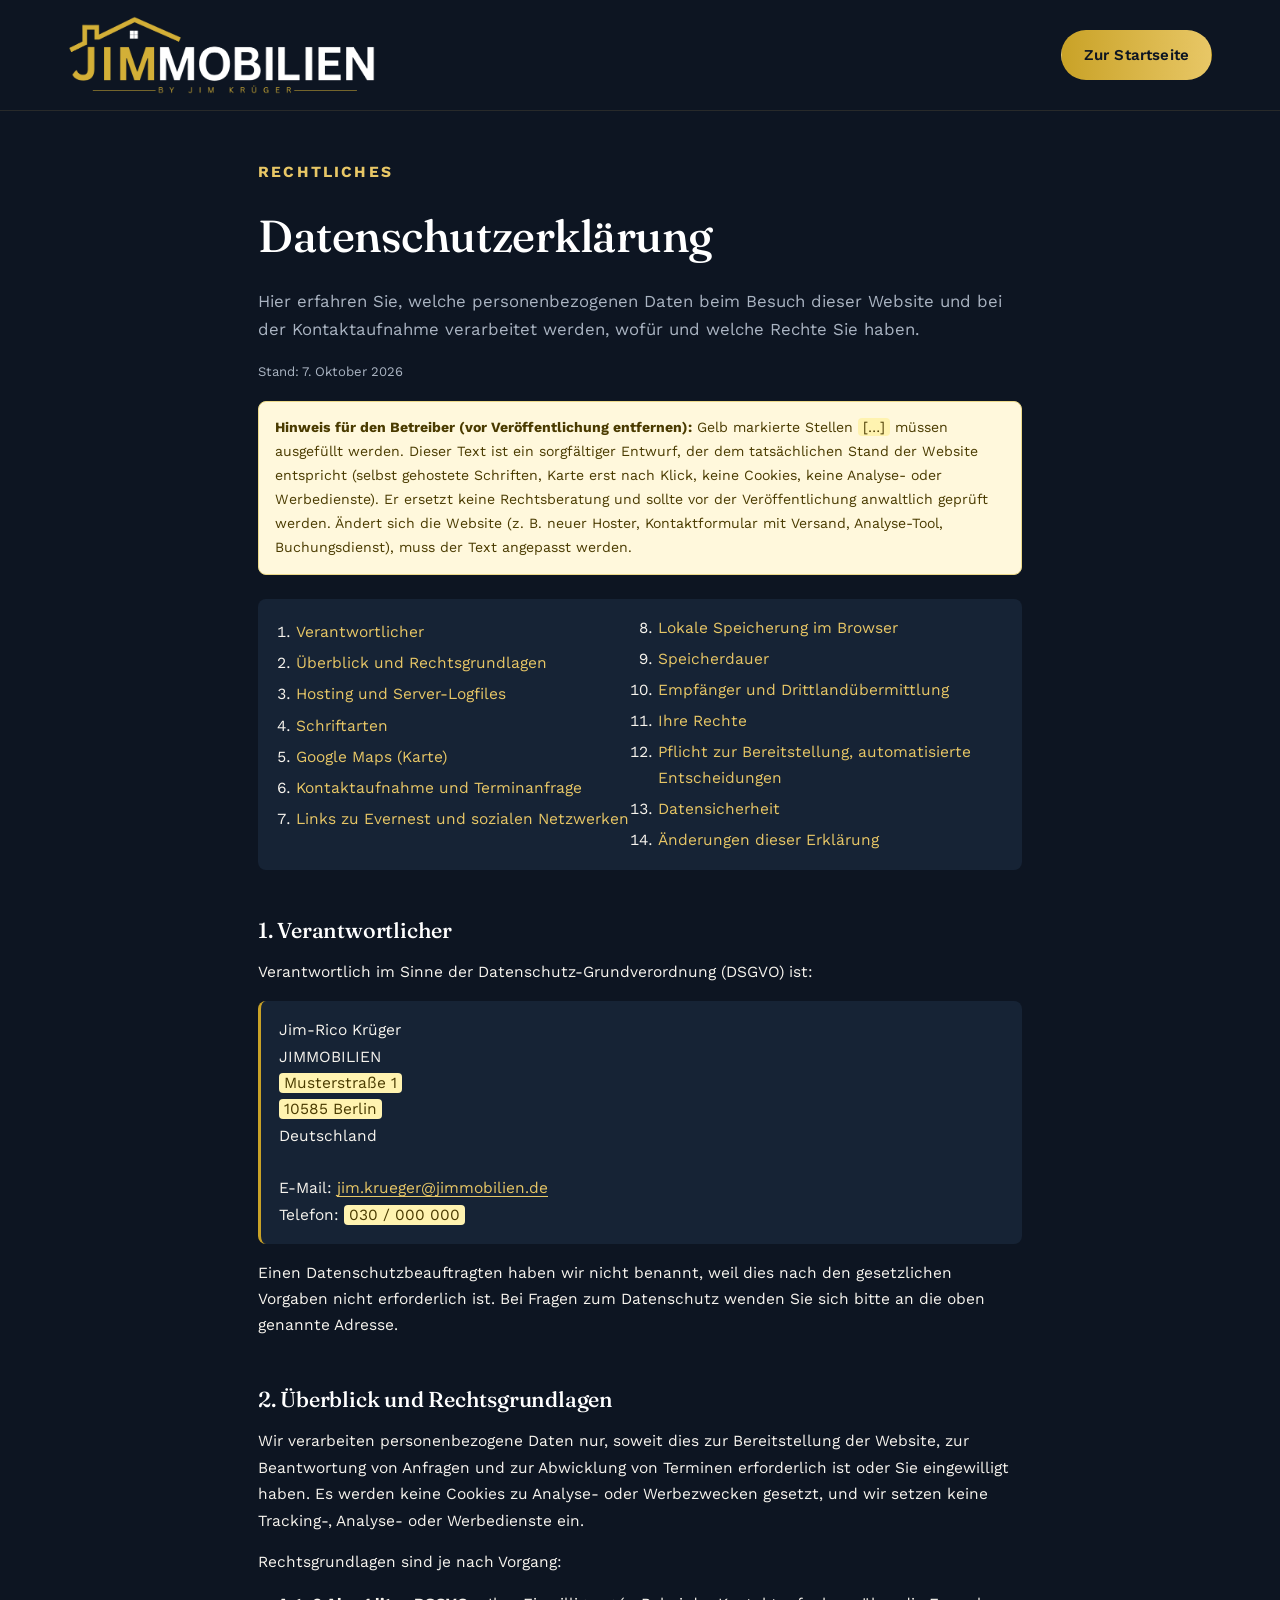
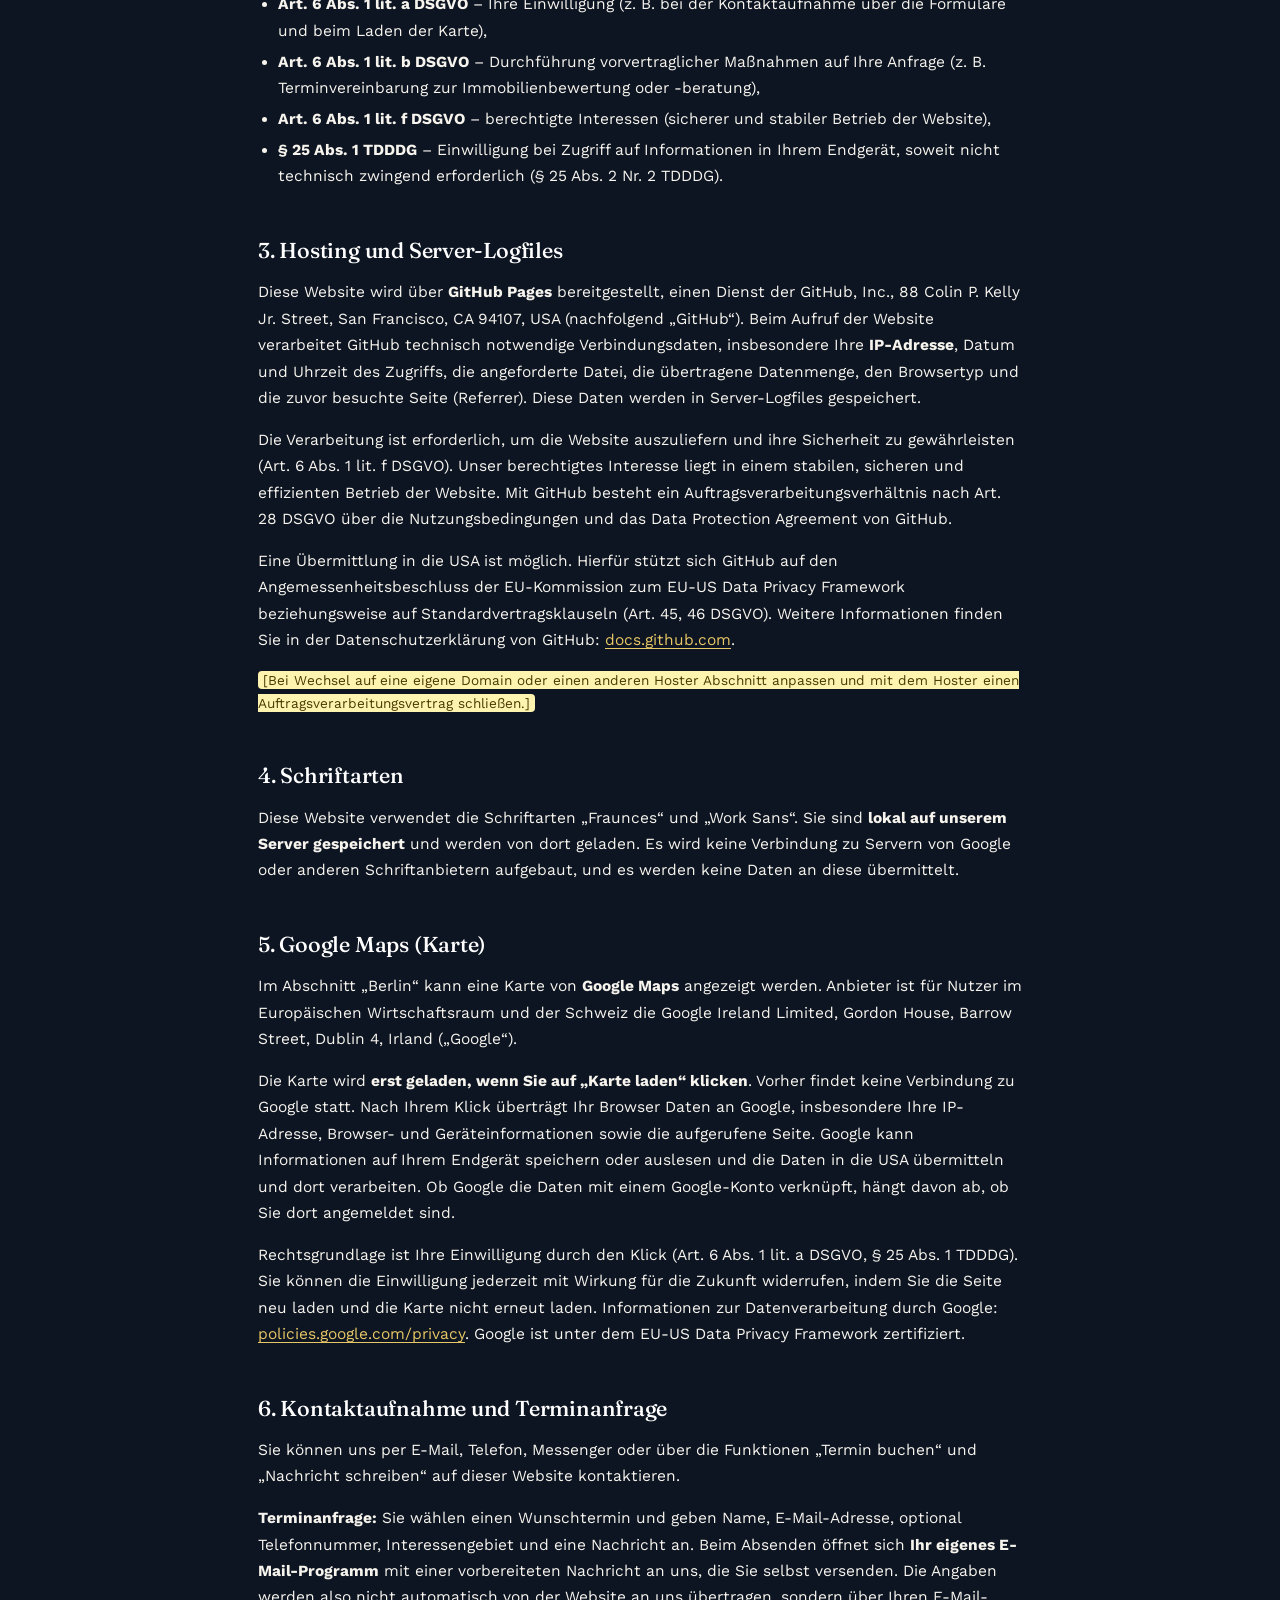
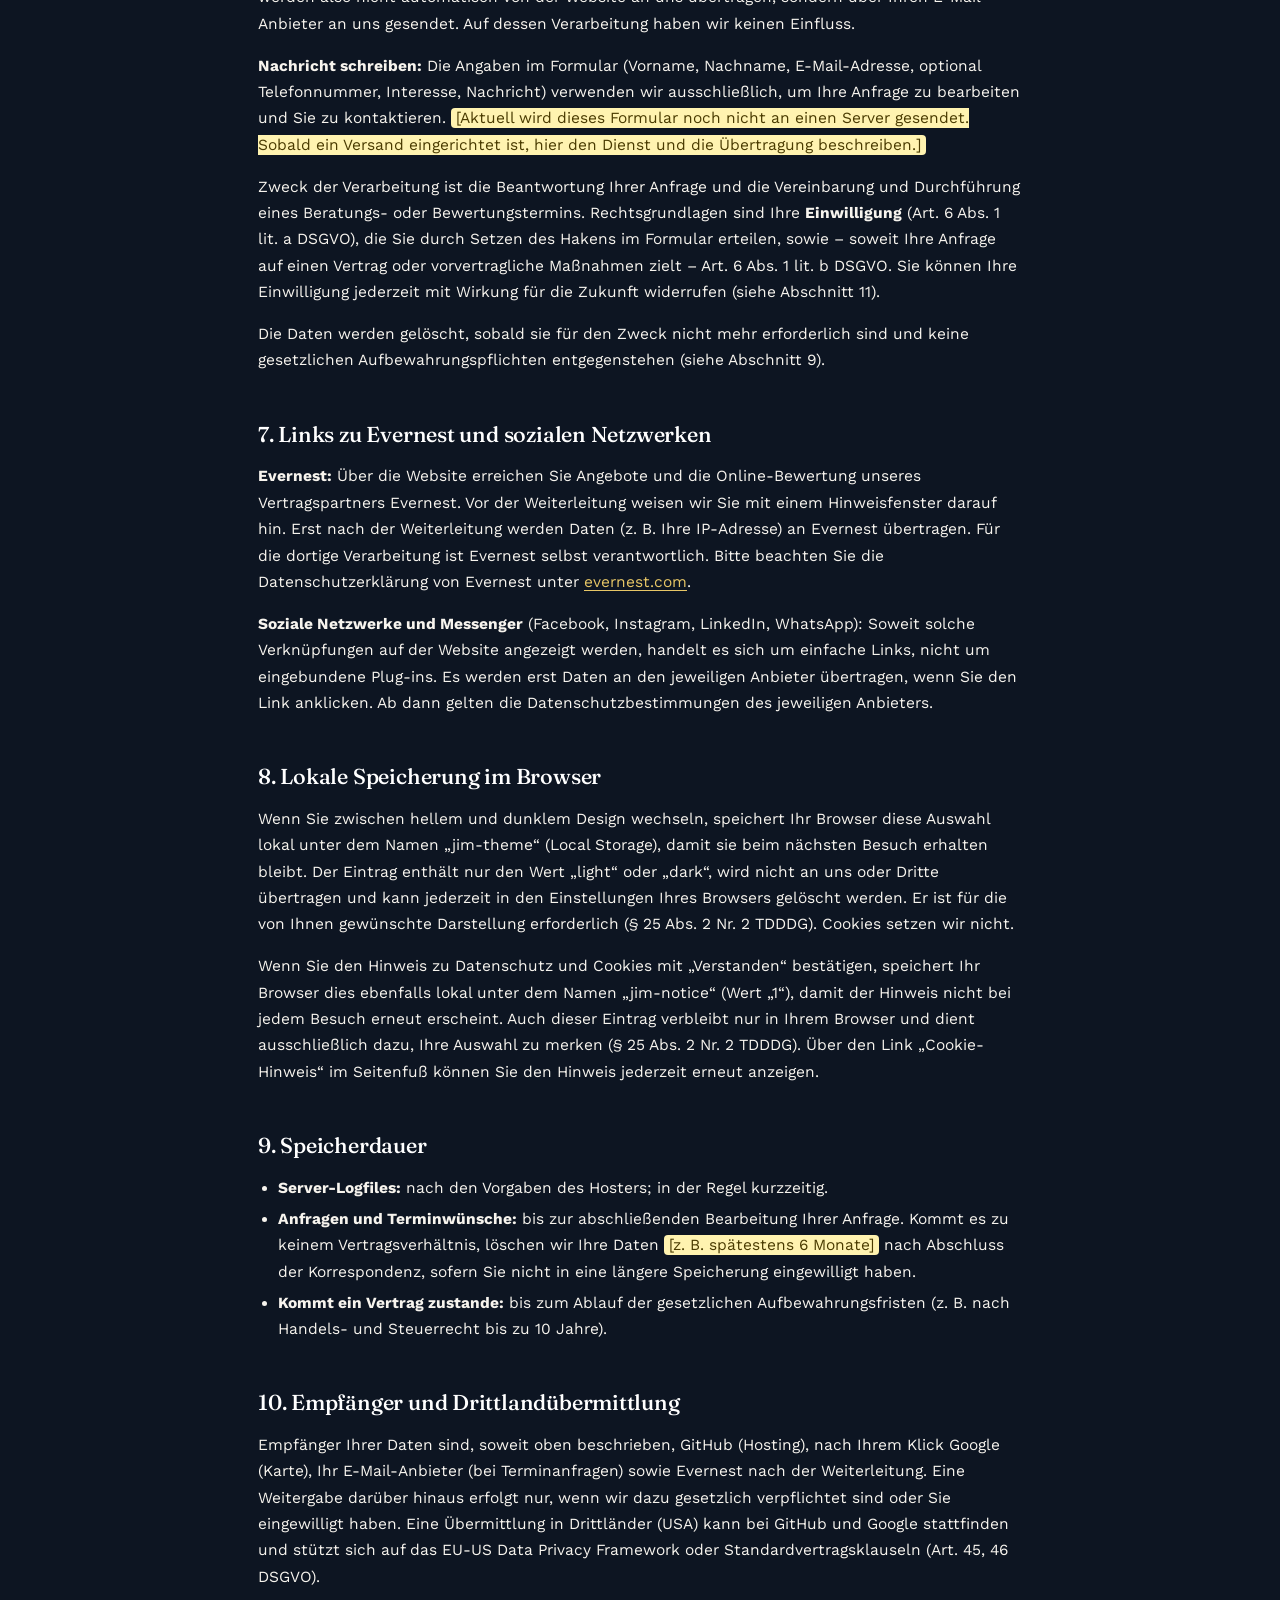
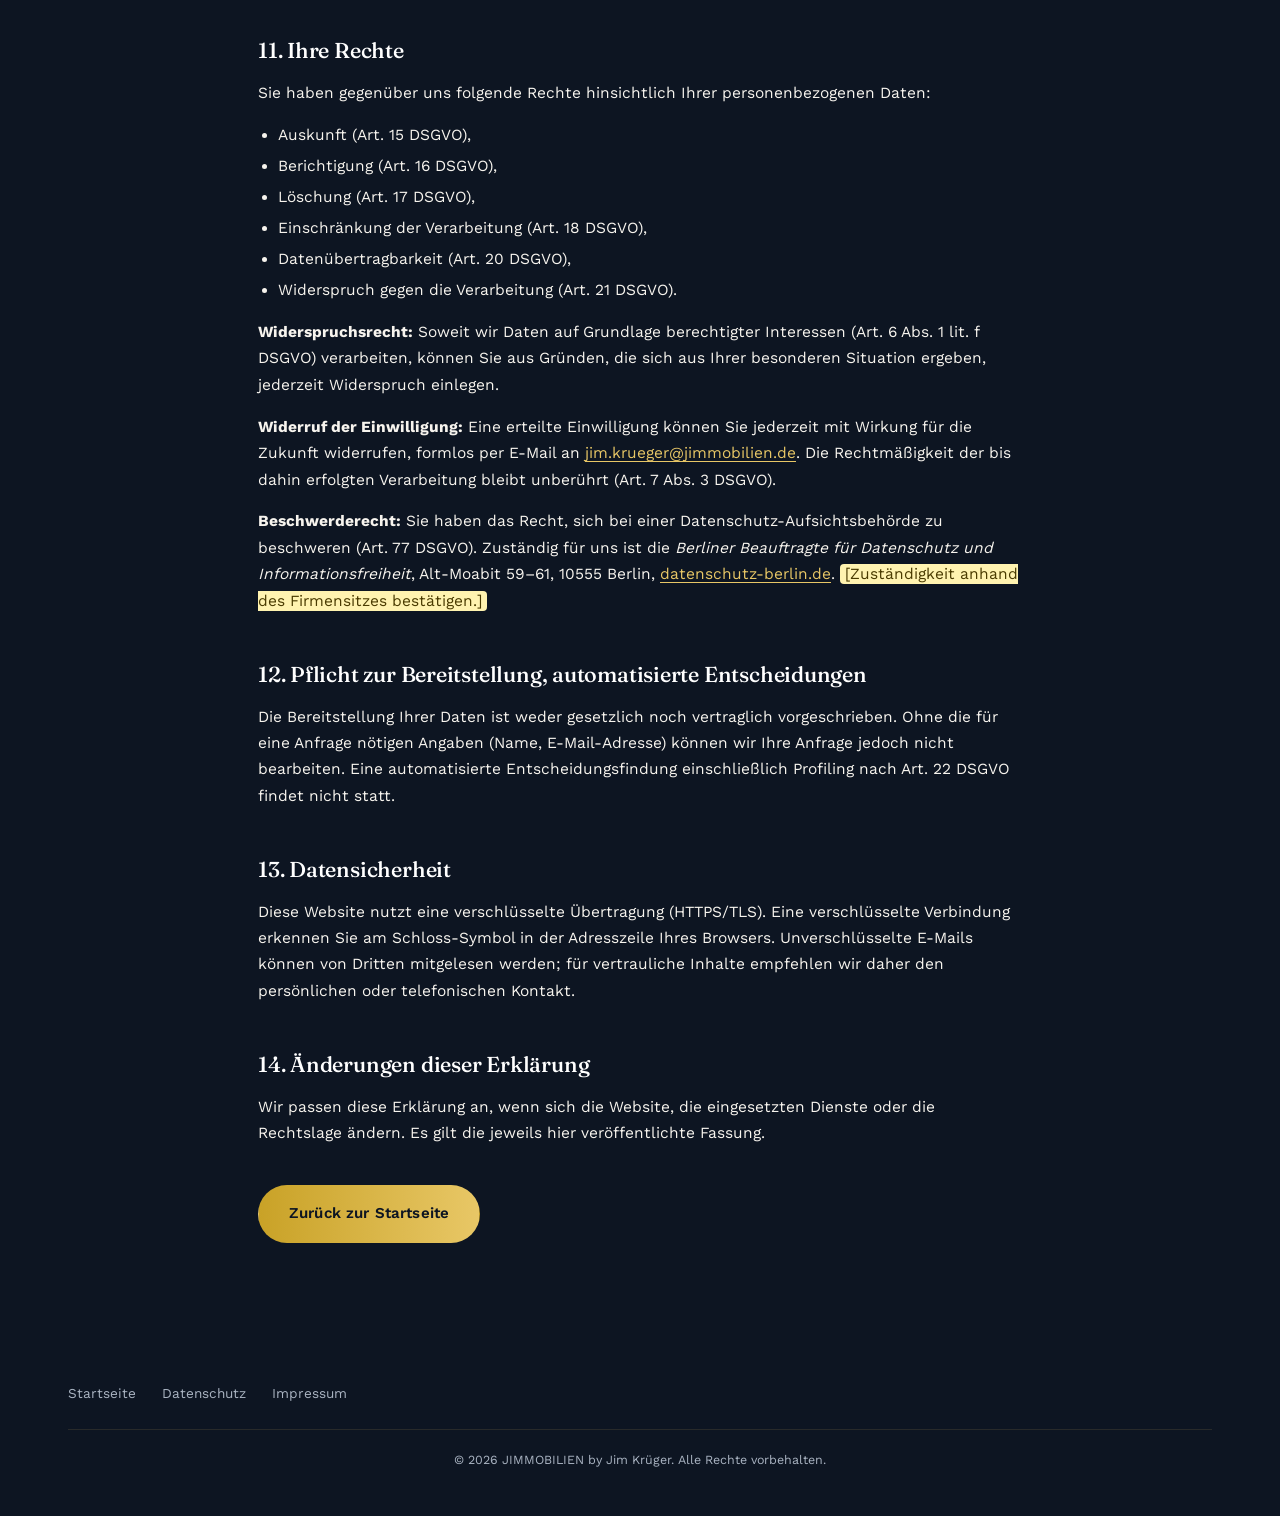
==== commit be04d3d4: "Add privacy/cookie notice (information only), impressum.html (placeholder data), cross-links Co-Auth" ====
--- a/datenschutz.html
+++ b/datenschutz.html
@@ -6,7 +6,8 @@
 <title>Datenschutzerklärung — JIMMOBILIEN by Jim Krüger</title>
 <meta name="robots" content="noindex, follow">
 <meta name="theme-color" content="#0b1b2b">
-<link rel="stylesheet" href="style.css?v=20261007c">
+<link rel="icon" href="data:,">
+<link rel="stylesheet" href="style.css?v=20261007d">
 <script>
   (function(){ try { if (localStorage.getItem('jim-theme') === 'light') document.documentElement.setAttribute('data-theme', 'light'); } catch (e) {} })();
 </script>
@@ -59,11 +60,11 @@
       <address>
         Jim-Rico Krüger<br>
         JIMMOBILIEN<br>
-        <mark class="legal-todo">[Straße und Hausnummer]</mark><br>
-        <mark class="legal-todo">[PLZ] Berlin</mark><br>
+        <mark class="legal-todo">Musterstraße 1</mark><br>
+        <mark class="legal-todo">10585 Berlin</mark><br>
         Deutschland<br><br>
         E-Mail: <a href="mailto:jim.krueger@jimmobilien.de">jim.krueger@jimmobilien.de</a><br>
-        Telefon: <mark class="legal-todo">[Telefonnummer]</mark>
+        Telefon: <mark class="legal-todo">030 / 000 000</mark>
       </address>
       <p>Einen Datenschutzbeauftragten haben wir nicht benannt, weil dies nach den gesetzlichen Vorgaben nicht erforderlich ist. Bei Fragen zum Datenschutz wenden Sie sich bitte an die oben genannte Adresse.</p>
     </section>
@@ -118,6 +119,7 @@
     <section id="speicher">
       <h2>8. Lokale Speicherung im Browser</h2>
       <p>Wenn Sie zwischen hellem und dunklem Design wechseln, speichert Ihr Browser diese Auswahl lokal unter dem Namen „jim-theme“ (Local Storage), damit sie beim nächsten Besuch erhalten bleibt. Der Eintrag enthält nur den Wert „light“ oder „dark“, wird nicht an uns oder Dritte übertragen und kann jederzeit in den Einstellungen Ihres Browsers gelöscht werden. Er ist für die von Ihnen gewünschte Darstellung erforderlich (§ 25 Abs. 2 Nr. 2 TDDDG). Cookies setzen wir nicht.</p>
+      <p>Wenn Sie den Hinweis zu Datenschutz und Cookies mit „Verstanden“ bestätigen, speichert Ihr Browser dies ebenfalls lokal unter dem Namen „jim-notice“ (Wert „1“), damit der Hinweis nicht bei jedem Besuch erneut erscheint. Auch dieser Eintrag verbleibt nur in Ihrem Browser und dient ausschließlich dazu, Ihre Auswahl zu merken (§ 25 Abs. 2 Nr. 2 TDDDG). Über den Link „Cookie-Hinweis“ im Seitenfuß können Sie den Hinweis jederzeit erneut anzeigen.</p>
     </section>
 
     <section id="dauer">
@@ -174,6 +176,7 @@
     <nav class="footer-nav" aria-label="Footer-Navigation">
       <a href="index.html">Startseite</a>
       <a href="datenschutz.html">Datenschutz</a>
+      <a href="impressum.html">Impressum</a>
     </nav>
     <p class="footer-copy">© <span id="year"></span> JIMMOBILIEN by Jim Krüger. Alle Rechte vorbehalten.</p>
   </div>
--- a/style.css
+++ b/style.css
@@ -1364,3 +1364,30 @@
 html:not([data-theme="light"]) .legal .eyebrow{ color:var(--gold-2); }
 .legal-page .header-actions .btn{ white-space:nowrap; padding:12px 22px; }
 @media (max-width:900px){ .legal-page .header-actions .btn-gold{ width:auto; height:auto; border-radius:100px; padding:11px 18px; } }
+
+/* ==========================================================
+   PRIVACY NOTICE + footer link button
+   ========================================================== */
+.footer-link-btn{ background:none; border:0; padding:0; cursor:pointer; font:inherit; color:var(--muted-on-navy); font-size:.85rem; }
+.footer-link-btn:hover{ color:var(--gold-2); }
+html[data-theme="light"] .footer-link-btn{ color:var(--muted); }
+html[data-theme="light"] .footer-link-btn:hover{ color:var(--gold-ink); }
+.privacy-notice{
+  position:fixed; z-index:180; left:12px; right:12px; bottom:max(12px, env(safe-area-inset-bottom)); max-width:520px; margin:0 auto;
+  background:var(--navy-2); color:var(--cream); border:1px solid rgba(232,199,102,.28); border-radius:16px; padding:16px 18px 14px;
+  box-shadow:0 24px 60px -18px rgba(0,0,0,.6); opacity:0; transform:translateY(16px); transition:opacity .3s var(--ease), transform .35s var(--ease);
+}
+.privacy-notice[hidden]{ display:none; }
+.privacy-notice.is-in{ opacity:1; transform:none; }
+.pn-title{ font-family:'Fraunces', serif; font-size:1.05rem; color:var(--paper); margin:0 0 4px; }
+.pn-text{ font-size:.82rem; line-height:1.5; color:var(--muted-on-navy); margin:0 0 12px; }
+.pn-text strong{ color:var(--cream); }
+.pn-actions{ display:flex; align-items:center; gap:16px; flex-wrap:wrap; }
+.pn-actions .btn{ min-height:42px; padding:0 24px; }
+.pn-link{ font-size:.82rem; color:var(--gold-2); text-decoration:underline; text-underline-offset:3px; }
+html[data-theme="light"] .privacy-notice{ background:#ffffff; color:var(--ink); border-color:#e7e2d0; box-shadow:0 24px 60px -22px rgba(13,21,34,.35); }
+html[data-theme="light"] .pn-title{ color:var(--navy); }
+html[data-theme="light"] .pn-text{ color:var(--muted); }
+html[data-theme="light"] .pn-text strong{ color:var(--navy); }
+html[data-theme="light"] .pn-link{ color:var(--gold-ink); }
+@media (prefers-reduced-motion: reduce){ .privacy-notice{ transition:opacity .2s; transform:none; } }
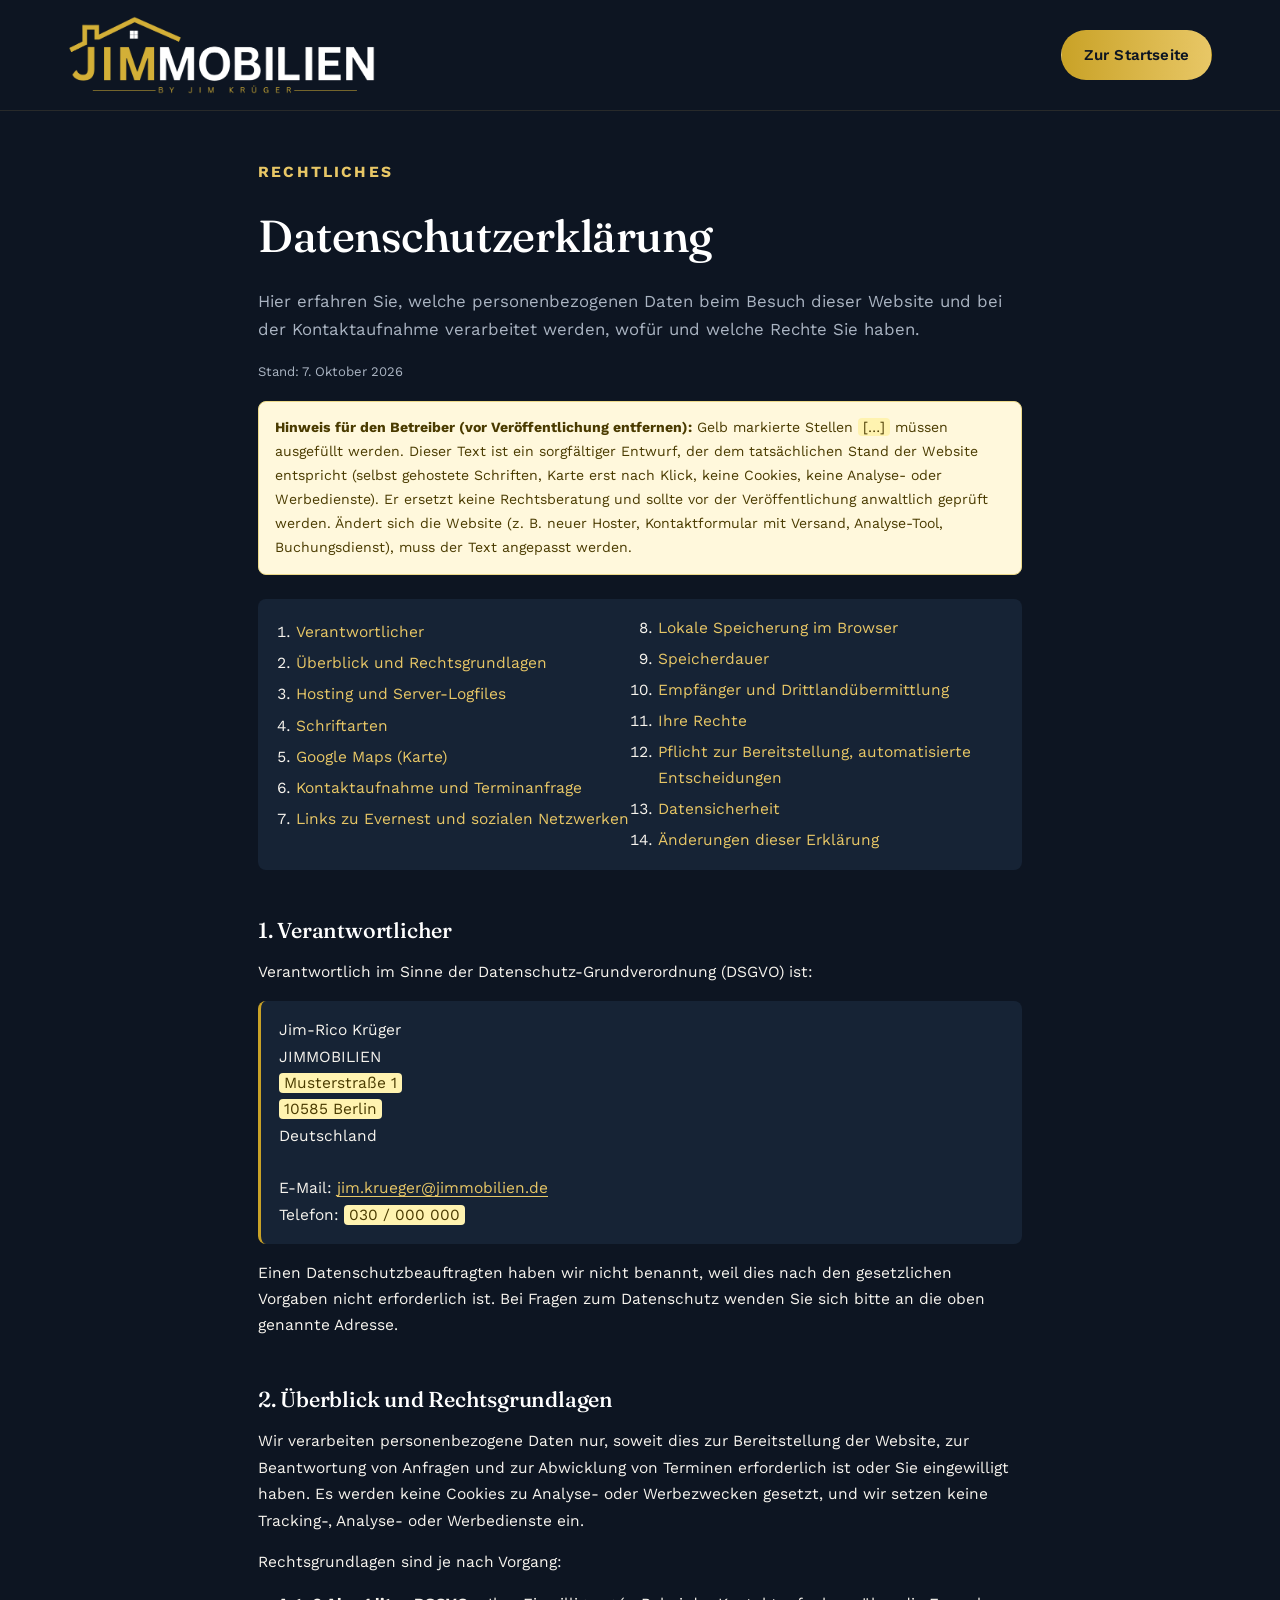
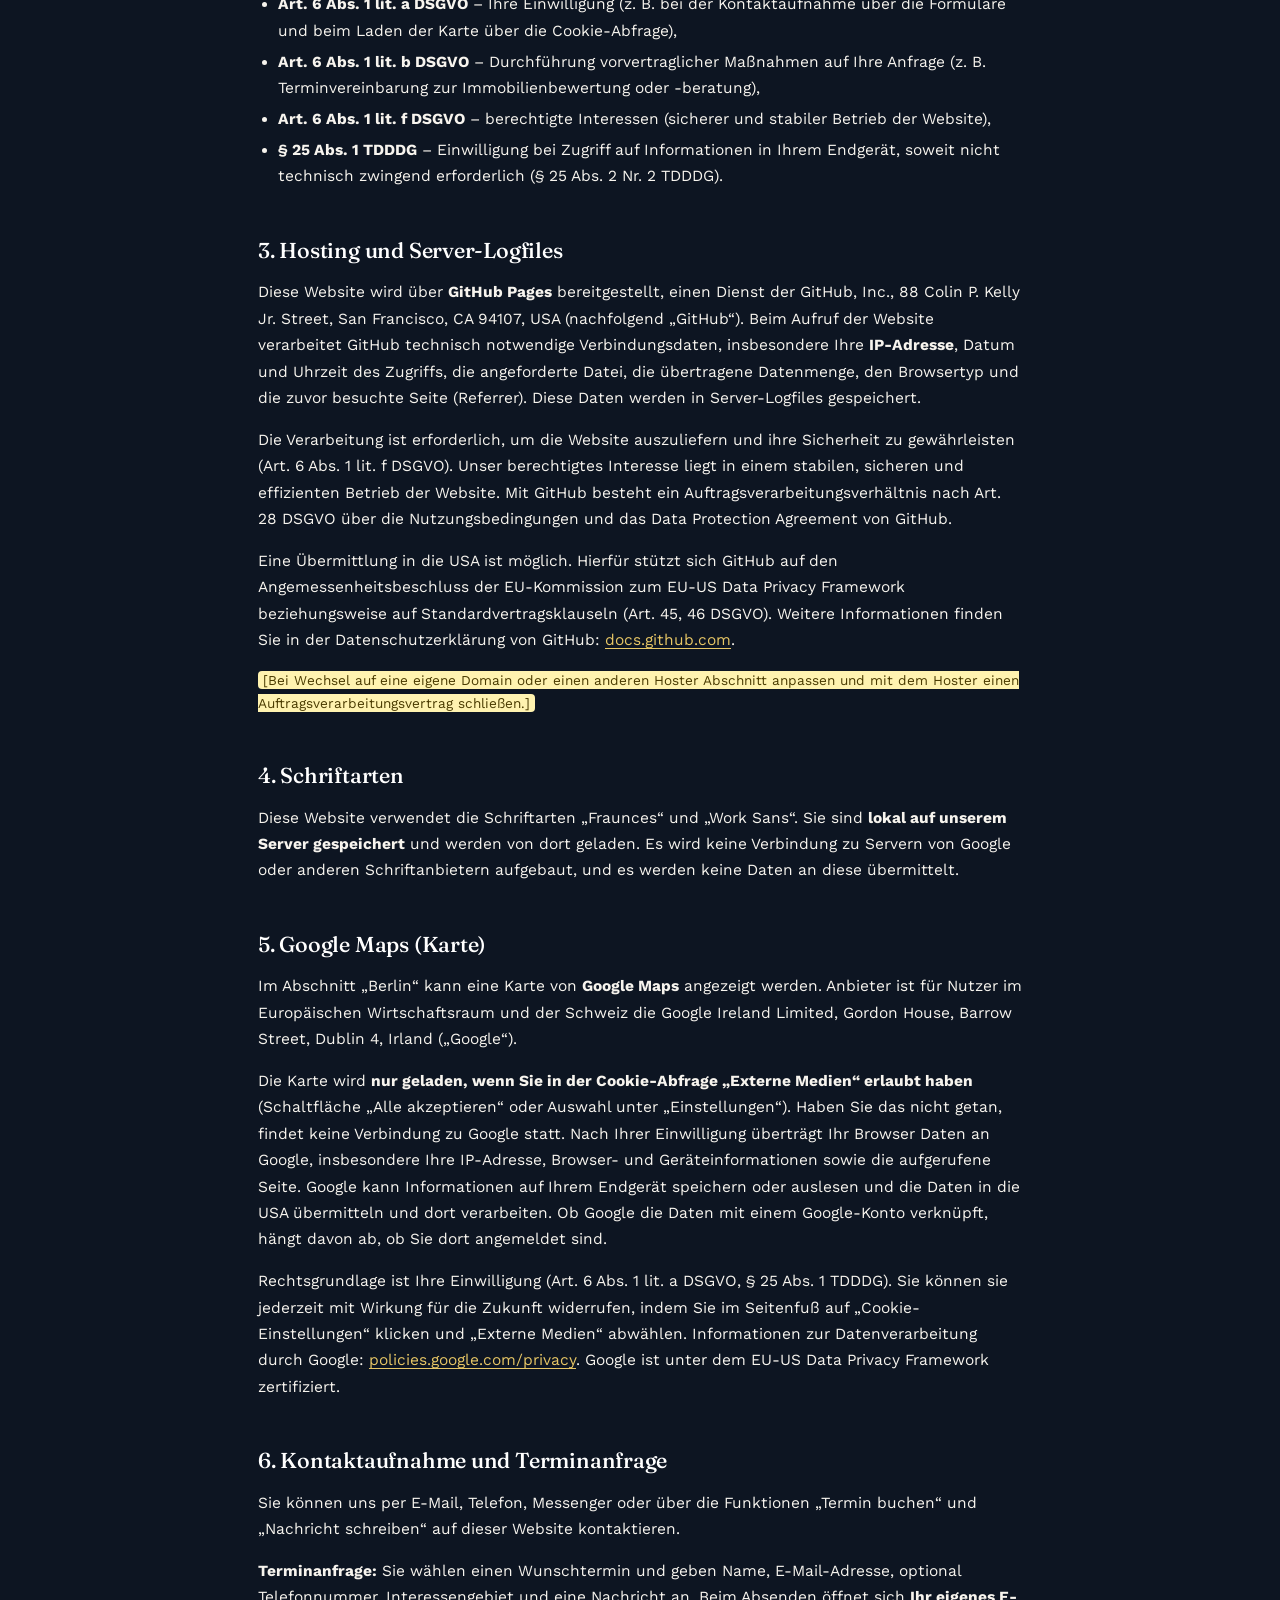
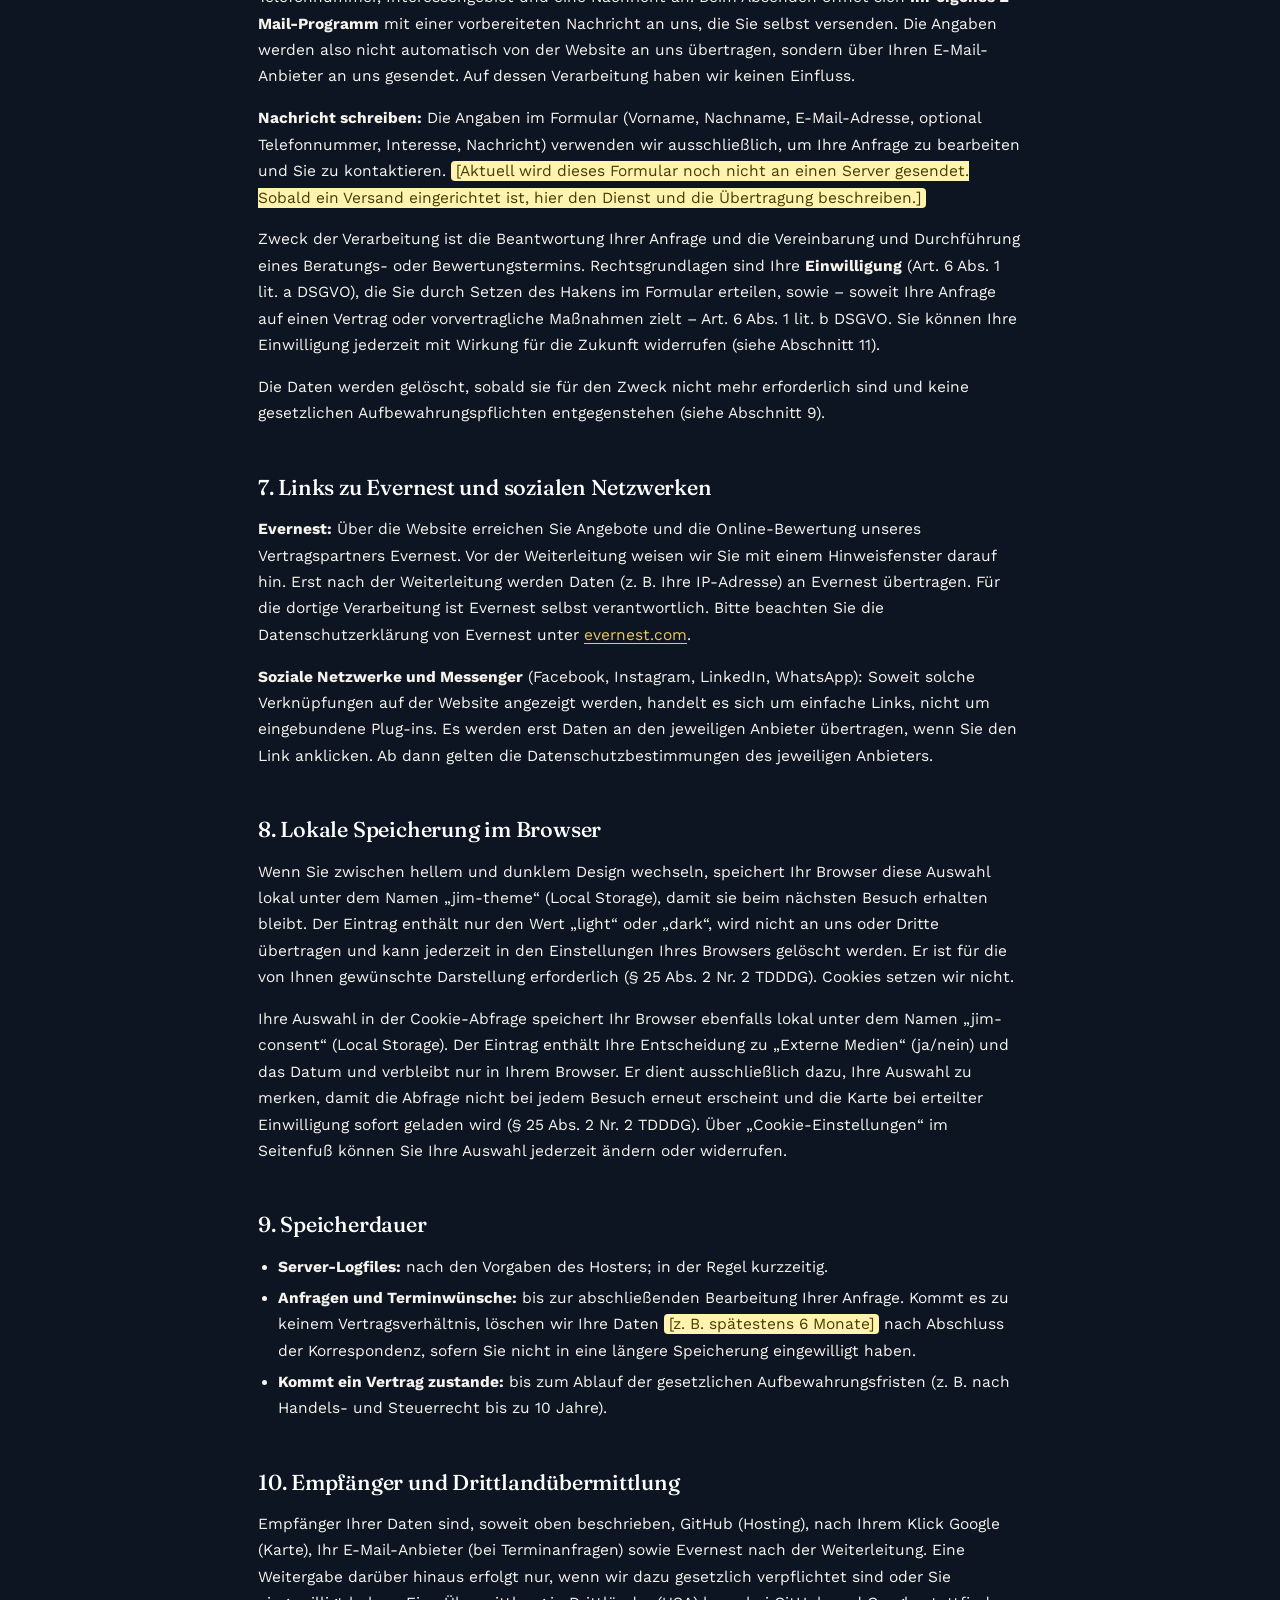
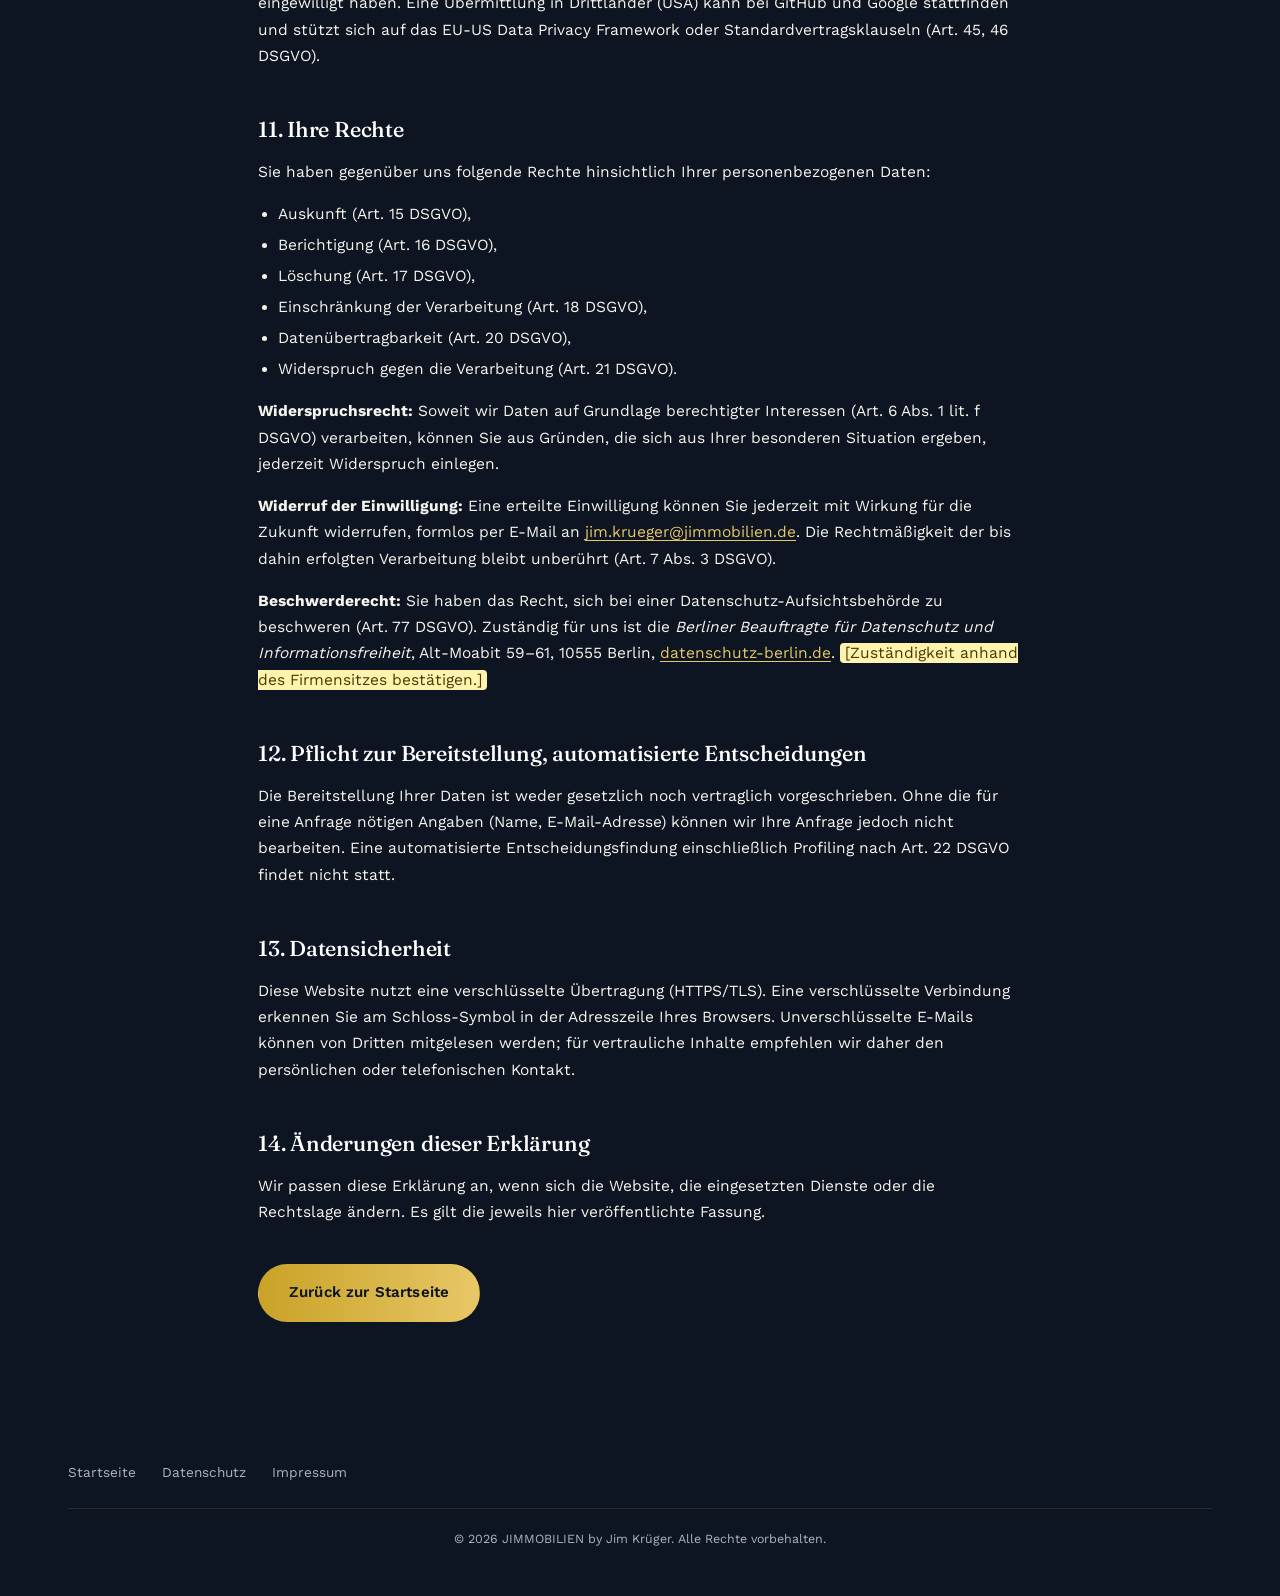
==== commit 498df841: "Standard consent bar (accept all / only necessary / settings); map loads immediately after consent; " ====
--- a/datenschutz.html
+++ b/datenschutz.html
@@ -7,7 +7,7 @@
 <meta name="robots" content="noindex, follow">
 <meta name="theme-color" content="#0b1b2b">
 <link rel="icon" href="data:,">
-<link rel="stylesheet" href="style.css?v=20261007d">
+<link rel="stylesheet" href="style.css?v=20261007e">
 <script>
   (function(){ try { if (localStorage.getItem('jim-theme') === 'light') document.documentElement.setAttribute('data-theme', 'light'); } catch (e) {} })();
 </script>
@@ -74,7 +74,7 @@
       <p>Wir verarbeiten personenbezogene Daten nur, soweit dies zur Bereitstellung der Website, zur Beantwortung von Anfragen und zur Abwicklung von Terminen erforderlich ist oder Sie eingewilligt haben. Es werden keine Cookies zu Analyse- oder Werbezwecken gesetzt, und wir setzen keine Tracking-, Analyse- oder Werbedienste ein.</p>
       <p>Rechtsgrundlagen sind je nach Vorgang:</p>
       <ul>
-        <li><strong>Art. 6 Abs. 1 lit. a DSGVO</strong> – Ihre Einwilligung (z.&nbsp;B. bei der Kontaktaufnahme über die Formulare und beim Laden der Karte),</li>
+        <li><strong>Art. 6 Abs. 1 lit. a DSGVO</strong> – Ihre Einwilligung (z.&nbsp;B. bei der Kontaktaufnahme über die Formulare und beim Laden der Karte über die Cookie-Abfrage),</li>
         <li><strong>Art. 6 Abs. 1 lit. b DSGVO</strong> – Durchführung vorvertraglicher Maßnahmen auf Ihre Anfrage (z.&nbsp;B. Terminvereinbarung zur Immobilienbewertung oder -beratung),</li>
         <li><strong>Art. 6 Abs. 1 lit. f DSGVO</strong> – berechtigte Interessen (sicherer und stabiler Betrieb der Website),</li>
         <li><strong>§ 25 Abs. 1 TDDDG</strong> – Einwilligung bei Zugriff auf Informationen in Ihrem Endgerät, soweit nicht technisch zwingend erforderlich (§ 25 Abs. 2 Nr. 2 TDDDG).</li>
@@ -97,8 +97,8 @@
     <section id="maps">
       <h2>5. Google Maps (Karte)</h2>
       <p>Im Abschnitt „Berlin“ kann eine Karte von <strong>Google Maps</strong> angezeigt werden. Anbieter ist für Nutzer im Europäischen Wirtschaftsraum und der Schweiz die Google Ireland Limited, Gordon House, Barrow Street, Dublin 4, Irland („Google“).</p>
-      <p>Die Karte wird <strong>erst geladen, wenn Sie auf „Karte laden“ klicken</strong>. Vorher findet keine Verbindung zu Google statt. Nach Ihrem Klick überträgt Ihr Browser Daten an Google, insbesondere Ihre IP-Adresse, Browser- und Geräteinformationen sowie die aufgerufene Seite. Google kann Informationen auf Ihrem Endgerät speichern oder auslesen und die Daten in die USA übermitteln und dort verarbeiten. Ob Google die Daten mit einem Google-Konto verknüpft, hängt davon ab, ob Sie dort angemeldet sind.</p>
-      <p>Rechtsgrundlage ist Ihre Einwilligung durch den Klick (Art. 6 Abs. 1 lit. a DSGVO, § 25 Abs. 1 TDDDG). Sie können die Einwilligung jederzeit mit Wirkung für die Zukunft widerrufen, indem Sie die Seite neu laden und die Karte nicht erneut laden. Informationen zur Datenverarbeitung durch Google: <a href="https://policies.google.com/privacy?hl=de" target="_blank" rel="noopener">policies.google.com/privacy</a>. Google ist unter dem EU-US Data Privacy Framework zertifiziert.</p>
+      <p>Die Karte wird <strong>nur geladen, wenn Sie in der Cookie-Abfrage „Externe Medien“ erlaubt haben</strong> (Schaltfläche „Alle akzeptieren“ oder Auswahl unter „Einstellungen“). Haben Sie das nicht getan, findet keine Verbindung zu Google statt. Nach Ihrer Einwilligung überträgt Ihr Browser Daten an Google, insbesondere Ihre IP-Adresse, Browser- und Geräteinformationen sowie die aufgerufene Seite. Google kann Informationen auf Ihrem Endgerät speichern oder auslesen und die Daten in die USA übermitteln und dort verarbeiten. Ob Google die Daten mit einem Google-Konto verknüpft, hängt davon ab, ob Sie dort angemeldet sind.</p>
+      <p>Rechtsgrundlage ist Ihre Einwilligung (Art. 6 Abs. 1 lit. a DSGVO, § 25 Abs. 1 TDDDG). Sie können sie jederzeit mit Wirkung für die Zukunft widerrufen, indem Sie im Seitenfuß auf „Cookie-Einstellungen“ klicken und „Externe Medien“ abwählen. Informationen zur Datenverarbeitung durch Google: <a href="https://policies.google.com/privacy?hl=de" target="_blank" rel="noopener">policies.google.com/privacy</a>. Google ist unter dem EU-US Data Privacy Framework zertifiziert.</p>
     </section>
 
     <section id="kontakt">
@@ -119,7 +119,7 @@
     <section id="speicher">
       <h2>8. Lokale Speicherung im Browser</h2>
       <p>Wenn Sie zwischen hellem und dunklem Design wechseln, speichert Ihr Browser diese Auswahl lokal unter dem Namen „jim-theme“ (Local Storage), damit sie beim nächsten Besuch erhalten bleibt. Der Eintrag enthält nur den Wert „light“ oder „dark“, wird nicht an uns oder Dritte übertragen und kann jederzeit in den Einstellungen Ihres Browsers gelöscht werden. Er ist für die von Ihnen gewünschte Darstellung erforderlich (§ 25 Abs. 2 Nr. 2 TDDDG). Cookies setzen wir nicht.</p>
-      <p>Wenn Sie den Hinweis zu Datenschutz und Cookies mit „Verstanden“ bestätigen, speichert Ihr Browser dies ebenfalls lokal unter dem Namen „jim-notice“ (Wert „1“), damit der Hinweis nicht bei jedem Besuch erneut erscheint. Auch dieser Eintrag verbleibt nur in Ihrem Browser und dient ausschließlich dazu, Ihre Auswahl zu merken (§ 25 Abs. 2 Nr. 2 TDDDG). Über den Link „Cookie-Hinweis“ im Seitenfuß können Sie den Hinweis jederzeit erneut anzeigen.</p>
+      <p>Ihre Auswahl in der Cookie-Abfrage speichert Ihr Browser ebenfalls lokal unter dem Namen „jim-consent“ (Local Storage). Der Eintrag enthält Ihre Entscheidung zu „Externe Medien“ (ja/nein) und das Datum und verbleibt nur in Ihrem Browser. Er dient ausschließlich dazu, Ihre Auswahl zu merken, damit die Abfrage nicht bei jedem Besuch erneut erscheint und die Karte bei erteilter Einwilligung sofort geladen wird (§ 25 Abs. 2 Nr. 2 TDDDG). Über „Cookie-Einstellungen“ im Seitenfuß können Sie Ihre Auswahl jederzeit ändern oder widerrufen.</p>
     </section>
 
     <section id="dauer">
--- a/style.css
+++ b/style.css
@@ -1372,22 +1372,43 @@
 .footer-link-btn:hover{ color:var(--gold-2); }
 html[data-theme="light"] .footer-link-btn{ color:var(--muted); }
 html[data-theme="light"] .footer-link-btn:hover{ color:var(--gold-ink); }
-.privacy-notice{
-  position:fixed; z-index:180; left:12px; right:12px; bottom:max(12px, env(safe-area-inset-bottom)); max-width:520px; margin:0 auto;
-  background:var(--navy-2); color:var(--cream); border:1px solid rgba(232,199,102,.28); border-radius:16px; padding:16px 18px 14px;
-  box-shadow:0 24px 60px -18px rgba(0,0,0,.6); opacity:0; transform:translateY(16px); transition:opacity .3s var(--ease), transform .35s var(--ease);
-}
-.privacy-notice[hidden]{ display:none; }
-.privacy-notice.is-in{ opacity:1; transform:none; }
-.pn-title{ font-family:'Fraunces', serif; font-size:1.05rem; color:var(--paper); margin:0 0 4px; }
-.pn-text{ font-size:.82rem; line-height:1.5; color:var(--muted-on-navy); margin:0 0 12px; }
-.pn-text strong{ color:var(--cream); }
-.pn-actions{ display:flex; align-items:center; gap:16px; flex-wrap:wrap; }
-.pn-actions .btn{ min-height:42px; padding:0 24px; }
-.pn-link{ font-size:.82rem; color:var(--gold-2); text-decoration:underline; text-underline-offset:3px; }
-html[data-theme="light"] .privacy-notice{ background:#ffffff; color:var(--ink); border-color:#e7e2d0; box-shadow:0 24px 60px -22px rgba(13,21,34,.35); }
-html[data-theme="light"] .pn-title{ color:var(--navy); }
-html[data-theme="light"] .pn-text{ color:var(--muted); }
-html[data-theme="light"] .pn-text strong{ color:var(--navy); }
-html[data-theme="light"] .pn-link{ color:var(--gold-ink); }
-@media (prefers-reduced-motion: reduce){ .privacy-notice{ transition:opacity .2s; transform:none; } }
+.cc{
+  position:fixed; z-index:180; left:12px; right:12px; bottom:max(12px, env(safe-area-inset-bottom)); max-width:560px; margin:0 auto;
+  background:var(--navy-2); color:var(--cream); border:1px solid rgba(232,199,102,.28); border-radius:18px; padding:18px 18px 16px;
+  box-shadow:0 24px 60px -18px rgba(0,0,0,.65); opacity:0; transform:translateY(16px); transition:opacity .3s var(--ease), transform .35s var(--ease);
+  max-height:calc(100svh - 24px); overflow-y:auto;
+}
+.cc[hidden]{ display:none; }
+.cc.is-in{ opacity:1; transform:none; }
+.cc-title{ font-family:'Fraunces', serif; font-size:1.1rem; color:var(--paper); margin:0 0 6px; }
+.cc-text{ font-size:.82rem; line-height:1.5; color:var(--muted-on-navy); margin:0 0 12px; }
+.cc-text a{ color:var(--gold-2); text-decoration:underline; text-underline-offset:3px; }
+.cc-settings{ margin:0 0 14px; border-top:1px solid rgba(232,199,102,.18); }
+.cc-row{ display:flex; align-items:center; justify-content:space-between; gap:14px; padding:12px 0; border-bottom:1px solid rgba(232,199,102,.18); cursor:pointer; }
+.cc-row-text strong{ display:block; font-size:.9rem; color:var(--paper); }
+.cc-row-text small{ display:block; font-size:.76rem; line-height:1.4; color:var(--muted-on-navy); margin-top:2px; }
+.cc-switch{ position:relative; flex-shrink:0; width:46px; height:26px; }
+.cc-switch input{ position:absolute; inset:0; width:100%; height:100%; margin:0; opacity:0; cursor:pointer; z-index:1; }
+.cc-switch i{ position:absolute; inset:0; border-radius:100px; background:rgba(247,244,238,.18); transition:background .2s var(--ease); }
+.cc-switch i::after{ content:''; position:absolute; top:3px; left:3px; width:20px; height:20px; border-radius:100%; background:#fff; transition:transform .2s var(--ease); }
+.cc-switch input:checked + i{ background:var(--gold-1); }
+.cc-switch input:checked + i::after{ transform:translateX(20px); }
+.cc-switch input:disabled{ cursor:default; } .cc-switch input:disabled + i{ opacity:.55; }
+.cc-switch input:focus-visible + i{ outline:2px solid var(--gold-2); outline-offset:2px; }
+.cc-actions{ display:grid; grid-template-columns:1fr 1fr; gap:10px; align-items:center; }
+.cc-actions .btn{ min-height:46px; padding:0 14px; width:100%; }
+.cc-reject{ color:var(--cream); border-color:rgba(247,244,238,.35); }
+.cc-reject:hover{ background:rgba(247,244,238,.1); color:var(--cream); }
+.cc-link{ grid-column:1 / -1; background:none; border:0; cursor:pointer; font:inherit; font-size:.84rem; font-weight:600; color:var(--gold-2); text-decoration:underline; text-underline-offset:3px; padding:6px 0 0; }
+.cc-save{ grid-column:1 / -1; color:var(--cream); border-color:rgba(232,199,102,.5); }
+.cc-save[hidden]{ display:none; }
+html[data-theme="light"] .cc{ background:#ffffff; color:var(--ink); border-color:#e7e2d0; box-shadow:0 24px 60px -22px rgba(13,21,34,.35); }
+html[data-theme="light"] .cc-title, html[data-theme="light"] .cc-row-text strong{ color:var(--navy); }
+html[data-theme="light"] .cc-text, html[data-theme="light"] .cc-row-text small{ color:var(--muted); }
+html[data-theme="light"] .cc-text a, html[data-theme="light"] .cc-link{ color:var(--gold-ink); }
+html[data-theme="light"] .cc-settings, html[data-theme="light"] .cc-row{ border-color:#ece6d6; }
+html[data-theme="light"] .cc-switch i{ background:#d9d4c6; }
+html[data-theme="light"] .cc-reject, html[data-theme="light"] .cc-save{ color:var(--navy); border-color:var(--navy); }
+html[data-theme="light"] .cc-reject:hover{ background:rgba(13,21,34,.06); color:var(--navy); }
+@media (min-width:640px){ .cc-actions{ grid-template-columns:auto auto auto; justify-content:start; } .cc-link{ grid-column:auto; padding:0 8px; } .cc-save{ grid-column:auto; } }
+@media (prefers-reduced-motion: reduce){ .cc{ transition:opacity .2s; transform:none; } }
